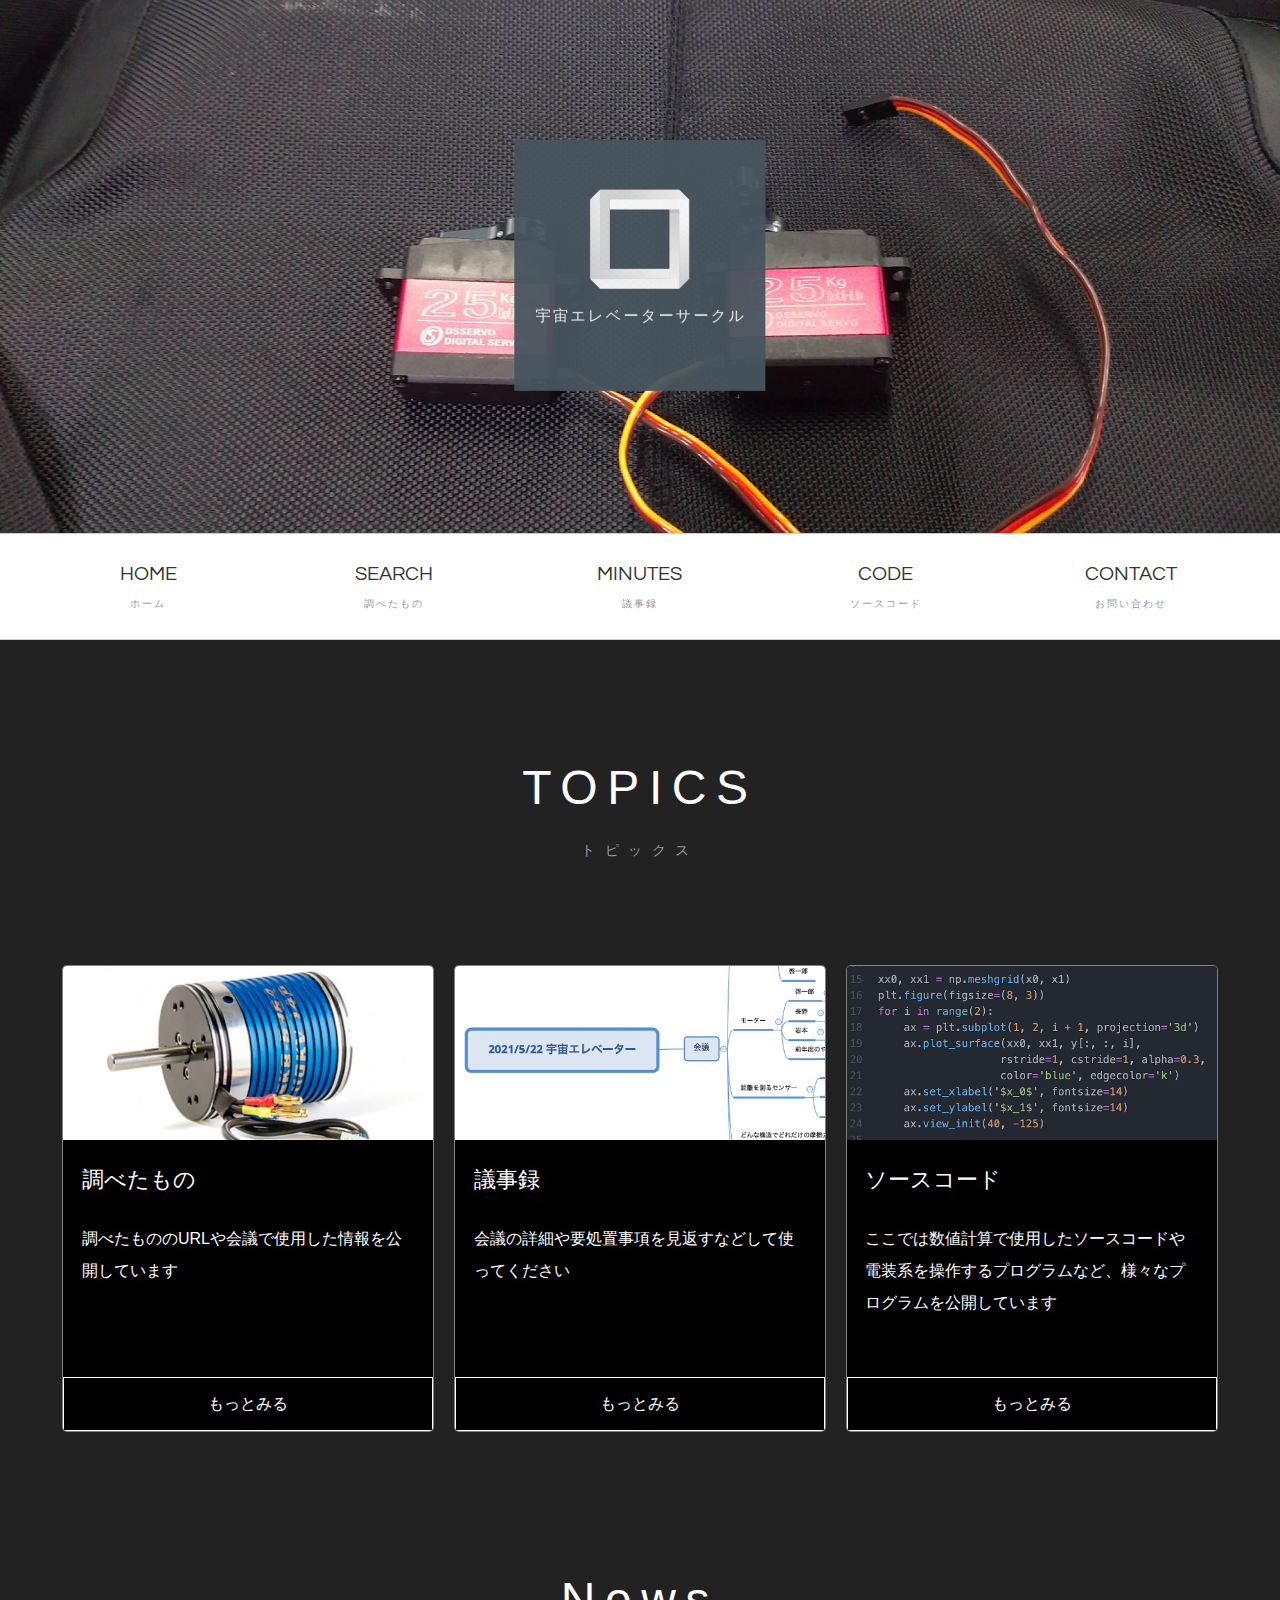
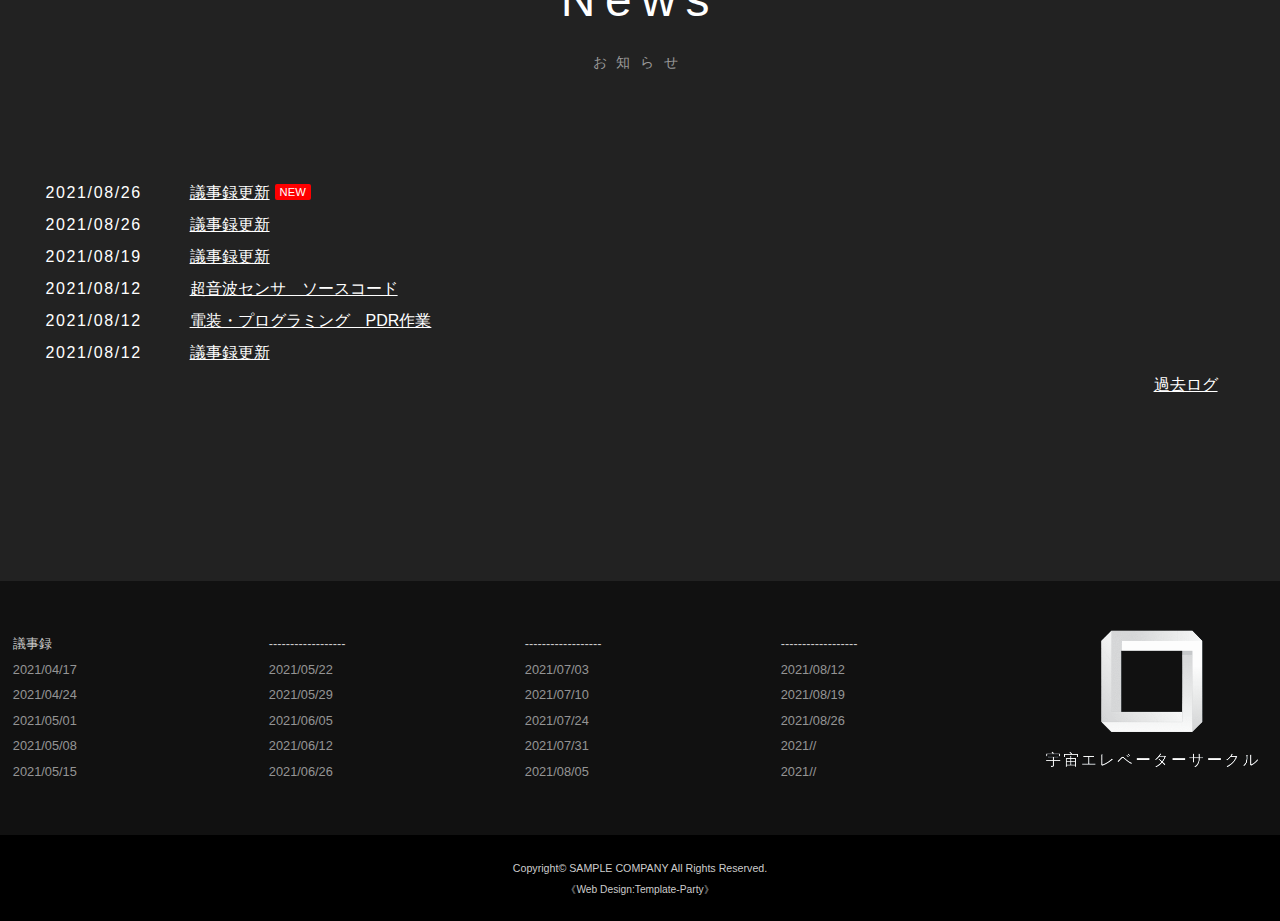
==== index.html @ b66afbaa "Update index.html" ====
<!DOCTYPE html>
<html lang="ja">
<head>
	<meta charset="UTF-8">
	<meta http-equiv="X-UA-Compatible" content="IE=edge">
	<title>宇宙エレベーターサークル</title>
	<meta name="viewport" content="width=device-width, initial-scale=1">
	<meta name="description" content="このホームページはサークル活動の記録をします">
	<meta name="keywords" content="">
	<link rel="stylesheet" href="css/style.css">
	<link rel="stylesheet" href="css/slide.css">
	<script src="js/openclose.js"></script>
	<script src="js/fixmenu.js"></script>
	<script src="js/fixmenu_pagetop.js"></script>
	<script src="js/ddmenu_min.js"></script>
	<!--[if lt IE 9]>
	<script src="https://oss.maxcdn.com/html5shiv/3.7.2/html5shiv.min.js"></script>
	<script src="https://oss.maxcdn.com/respond/1.4.2/respond.min.js"></script>
	<![endif]-->
</head>

<body class="home">

	<div id="container">

		<header>
			<h1 id="logo"><a href="index.html"><img src="images/logo.png" alt="SAMPLE COMPANY"></a></h1>
			<!--スライドショー-->
			<aside id="mainimg">
				<img src="images/0.png" alt="" class="slide0">
				<img src="images/1.jpg" alt="" class="slide1">
				<img src="images/2.jpg" alt="" class="slide2">
				<img src="images/3.jpg" alt="" class="slide3">
			</aside>
		</header>

		<!--PC用（801px以上端末）メニュー-->
		<nav id="menubar" class="nav-fix-pos">
			<ul class="inner">
				<li><a href="index.html">HOME<span>ホーム</span></a></li>
				<li><a href="about.html">SEARCH<span>調べたもの</span></a></li>
				<li><a href="works.html" class="cursor-default">MINUTES<span>議事録</span></a>
				</li>
				<li><a href="recruit.html">CODE<span>ソースコード</span></a></li>
				<li><a href="contact.html">CONTACT<span>お問い合わせ</span></a></li>
			</ul>
		</nav>

		<!--小さな端末用（800px以下端末）メニュー-->
		<nav id="menubar-s">
			<ul>
				<li><a href="index.html">HOME<span>ホーム</span></a></li>
				<li><a href="about.html">SEARCH<span>調べたもの</span></a></li>
				<li><a href="works.html">MINUTES<span>議事録</span></a>
				</li>
				<li><a href="recruit.html">CODE<span>ソースコード</span></a></li>
				<li><a href="contact.html">CONTACT<span>お問い合わせ</span></a></li>
			</ul>
		</nav>

		<div id="contents">

			<div class="inner">

				<section>

					<h2>TOPICS<span>トピックス</span></h2>

					<div class="list-column-container">

						<div class="list-column">
							<figure><img src="images/IMG_7199.png" alt=""></figure>
							<div class="text">
								<h4>調べたもの</h4>
								<p>調べたもののURLや会議で使用した情報を公開しています</p>
							</div>
							<p class="btn1"><a href="about.html">もっとみる</a></p>
						</div>

						<div class="list-column">
							<figure><img src="images/IMG_7193.png" alt=""></figure>
							<div class="text">
								<h4>議事録</h4>
								<p>会議の詳細や要処置事項を見返すなどして使ってください</p>
							</div>
							<p class="btn1"><a href="works.html">もっとみる</a></p>
						</div>

						<div class="list-column">
							<figure><img src="images/IMG_6762.png" alt=""></figure>
							<div class="text">
								<h4>ソースコード</h4>
								<p>ここでは数値計算で使用したソースコードや電装系を操作するプログラムなど、様々なプログラムを公開しています</p>
							</div>
							<p class="btn1"><a href="recruit.html">もっとみる</a></p>
						</div>

					</div>
					<!--/.list-column-container-->

				</section>

				<section id="new">

					<h2>News<span>お知らせ</span></h2>


					<!-- NEWタグ <span class="newicon">NEW</span> -->

					<dl>
						<dt>2021/08/26</dt>
						<dd><a href="images/MINUTES/2021917.png">議事録更新</a><span class="newicon">NEW</span></dd>
						<dt>2021/08/26</dt>
						<dd><a href="images/MINUTES/2021826.png">議事録更新</a></dd>
						<dt>2021/08/19</dt>
						<dd><a href="images/MINUTES/2021819.png">議事録更新</a></dd>
						<dt>2021/08/12</dt>
						<dd><a href="python/onpa.py">超音波センサ　ソースコード</a></dd>
						<dt>2021/08/12</dt>
						<dd><a href="images/MINUTES/WorkFlow.png">電装・プログラミング　PDR作業</a></dd>
						<dt>2021/08/12</dt>
						<dd><a href="images/MINUTES/2021812.png">議事録更新</a></dd>
					</dl>

					<p class="r"><a href="news.html">過去ログ</a></p>

				</section>
				<!--/#new-->

				<section>

				</section>

			</div>
			<!--/.inner-->

		</div>
		<!--/#contents-->

		<footer>

			<div id="footermenu" class="inner">
				<ul>
					<li class="title">議事録</li>
					<li><a href="images/MINUTES/2021417.png">2021/04/17</a></li>
					<li><a href="images/MINUTES/2021424.png">2021/04/24</a></li>
					<li><a href="images/MINUTES/202151.png">2021/05/01</a></li>
					<li><a href="images/MINUTES/202158.png">2021/05/08</a></li>
					<li><a href="images/MINUTES/2021515.png">2021/05/15</a></li>
				</ul>
				<ul>
					<li class="title">------------------</li>
					<li><a href="images/MINUTES/2021522.png">2021/05/22</a></li>
					<li><a href="images/MINUTES/2021529.png">2021/05/29</a></li>
					<li><a href="images/MINUTES/202165.png">2021/06/05</a></li>
					<li><a href="images/MINUTES/2021612.png">2021/06/12</a></li>
					<li><a href="images/MINUTES/2021626.png">2021/06/26</a></li>
				</ul>
				<ul>
					<li class="title">------------------</li>
					<li><a href="images/MINUTES/202173.png">2021/07/03</a></li>
					<li><a href="images/MINUTES/2021710.png">2021/07/10</a></li>
					<li><a href="images/MINUTES/2021724.png">2021/07/24</a></li>
					<li><a href="images/MINUTES/2021731.png">2021/07/31</a></li>
					<li><a href="images/MINUTES/202185.png">2021/08/05</a></li>
				</ul>
				<ul>
					<li class="title">------------------</li>
					<li><a href="images/MINUTES/2021812.png">2021/08/12</a></li>
					<li><a href="images/MINUTES/2021819.png">2021/08/19</a></li>
					<li><a href="images/MINUTES/2021826.png">2021/08/26</a></li>
					<li><a href="#">2021//</a></li>
					<li><a href="#">2021//</a></li>
				</ul>
			</div>

			<!--/#footermenu-->

			<div id="copyright">
				<small>Copyright&copy; <a href="index.html">SAMPLE COMPANY</a> All Rights Reserved.</small>
				<span class="pr"><a href="https://template-party.com/" target="_blank">《Web Design:Template-Party》</a></span>
			</div>
			<!--/#copyright-->

		</footer>

	</div>
	<!--/#container-->

	<p class="nav-fix-pos-pagetop"><a href="#">↑</a></p>

	<!--メニュー開閉ボタン-->
	<div id="menubar_hdr" class="close"></div>

	<!--メニューの開閉処理-->
	<script>
	open_close("menubar_hdr", "menubar-s");
</script>

<!--「WORKS」の子メニュー-->
<script>
open_close("menubar_hdr2", "menubar-s2");
</script>

</body>
</html>
---- css/style.css ----
@charset "utf-8";


/*Google Fontsの読み込み
---------------------------------------------------------------------------*/
@import url('https://fonts.googleapis.com/css2?family=Questrial&display=swap');
@import url('https://fonts.googleapis.com/css2?family=Tangerine&display=swap');


/*keyframes.cssの読み込み
---------------------------------------------------------------------------*/
@import url("keyframes.css");


/*全端末（PC・タブレット・スマホ）共通設定
------------------------------------------------------------------------------------------------------------------------------------------------------*/

/*全体の設定
---------------------------------------------------------------------------*/
body {
	margin: 0px;
	padding: 0px;
	color: #fff;	/*全体の文字色*/
	font-family:"ヒラギノ角ゴ Pro W3", "Hiragino Kaku Gothic Pro", "メイリオ", Meiryo, Osaka, "ＭＳ Ｐゴシック", "MS PGothic", sans-serif;	/*フォント種類*/
	font-size: 16px;	/*文字サイズ*/
	line-height: 2;		/*行間*/
	background: #222;	/*背景色*/
	-webkit-text-size-adjust: none;
}
h1,h2,h3,h4,h5,p,ul,ol,li,dl,dt,dd,form,figure,form {margin: 0px;padding: 0px;font-size: 100%;font-weight: normal;}
ul {list-style-type: none;}
ol {padding-left: 40px;padding-bottom: 15px;}
img {border: none;max-width: 100%;height: auto;vertical-align: middle;}
table {border-collapse:collapse;font-size: 100%;border-spacing: 0;}
video {max-width: 100%;}
iframe {width: 100%;}

/*リンク（全般）設定
---------------------------------------------------------------------------*/
a {
	color: #fff;		/*リンクテキストの色*/
	transition: 0.2s;	/*マウスオン時の移り変わるまでの時間設定。0.2秒。*/
}
a:hover {
	color: #ffd93f;			/*マウスオン時の文字色*/
	text-decoration: none;	/*マウスオン時に下線を消す設定。残したいならこの１行削除。*/
}

/*inner
---------------------------------------------------------------------------*/
.inner {
	max-width: 1400px;	/*サイトの最大幅*/
	margin: 0 auto;
	padding-left: 2%;
	padding-right: 2%;
}

/*ヘッダー
---------------------------------------------------------------------------*/
/*ヘッダーブロック*/
header {
	position: relative;
	padding: 20px;	/*ヘッダー内の余白*/
}
/*ヘッダーブロック（トップページへの追加設定）*/
.home header {
	padding: 0px;	/*余白をなしに*/
}
/*ロゴ画像*/
header #logo {
	width: 200px;	/*画像幅*/
	margin: 0 auto;	/*中央配置*/
}
/*ロゴ画像（トップページへの追加設定）*/
.home header #logo {
	display: none;	/*スライドショーの邪魔なので非表示に*/
}

/*メインメニューのブロック
---------------------------------------------------------------------------*/
/*メニューブロック*/
#menubar {
	position: relative;z-index: 10;
	text-align: center;	/*文字を中央に*/
	background: #fff;	/*背景色*/
	border-top: 1px solid #ccc;		/*上の線の幅、線種、色*/
	border-bottom: 1px solid #ccc;	/*下の線の幅、線種、色*/
	font-family: 'Questrial', sans-serif;	/*冒頭で読み込んだGoogle Fontsを適用する指定*/
	height: 105px;	/*高さ。「#menubar ul li a」や「fixmenu」とも連動するので変更の際は注意。説明はこの下の「#menubar ul li a」で書いています。*/

}
/*メニュー１個あたりの設定*/
#menubar ul li {
	float: left;	/*左に回り込み*/
	width: 20%;		/*幅。今回は５個なので、100÷5=20。*/
	font-size: 20px;	/*文字サイズ*/
}
#menubar ul li a {
	text-decoration: none;display: block;
	height: 85px;		/*メニューブロックの高さ。ここの「85」と、下の行の「20」を合計した「105」の数字と、上の「#menubar」の「height」および下のfixmenu設定に２箇所ある「margin-top」の数字を合わせて下さい。*/
	padding-top: 20px;	/*メニューブロックの高さプラス、上に空ける余白。メニューテキストの上下の配置バランスをここで調整して下さい。※変更の際は、上の行の注意書きもしっかり読んで下さい。*/
	color: #333;		/*文字色*/
}
/*マウスオン時の文字色*/
#menubar ul li a:hover {
	color: #a10808;		/*文字色*/
}
/*飾り文字*/
#menubar ul li span {
	display: block;
	font-size: 10px;	/*文字サイズ*/
	color: #999;		/*文字色*/
	letter-spacing: 0.2em;	/*文字間隔を少し広くとる設定*/
}
/*スマホ用メニューを表示させない*/
#menubar-s, #menubar-s2 {display: none;}

/*３本バーアイコンを表示させない*/
#menubar_hdr {display: none;}

/*ドロップダウンメニューの親メニュー*/
#menubar a.cursor-default {
	cursor: default;	/*マウスオーバー時に通常のカーソルになるように*/
	color: #333;		/*文字色*/
}

/*ドロップダウンメニュー用
----------------------------------------------------------------------------------------------------------------------------------*/
/*メニューブロック*/
#menubar ul.ddmenu {
	position:absolute;visibility: hidden;z-index: 10;
	left: 0px;
	width: 94%;
	padding: 50px 3%;
	background: #000;	/*背景色。古いブラウザ用。*/
	background: rgba(0,0,0,0.85);	/*背景色。0,0,0は黒のことで0.85は色が85%出た状態のこと。*/
	text-align: center;	/*テキストをセンタリング*/
	border-bottom: 1px solid #fff;	/*境界が見辛いので、下線の設定。*/
}
/*ドロップダウンメニューの出現アニメーション*/
#menubar li:hover ul.ddmenu {
	animation-name: opa1;		/*keyframes.cssで使う@keyframesの指定*/
	animation-fill-mode: both;
	animation-duration: 0.8S;	/*アニメーションを実行する時間。「s」は秒の事。*/
	animation-delay: 0.1s;		/*出現するタイミング（秒後）*/
}
/*メニュー１個あたりの設定*/
#menubar ul.ddmenu li {
	float: none;
	width: auto;
	display: inline-block;
	font-size: 85%;	/*文字サイズ*/
}
#menubar ul.ddmenu li a {
	height: auto;
	padding: 20px;	/*メニューテキスト同士の余白*/
	color: #fff;	/*文字色*/
	opacity: 0.7;	/*透明度。70%色がついた状態。*/
}
/*マウスオン時*/
#menubar ul.ddmenu li a:hover {
	opacity: 1;		/*透明度。色が100%出た状態。*/
}

/*fixmenu設定（メニューが画面上部に到達した際のスタイル）
---------------------------------------------------------------------------*/
/*上部固定メニュー用fixmenu設定*/
body.is-fixed-menu #menubar.nav-fix-pos {
	position: fixed;width: 100%;top: 0px;
	height: 60px;	/*メニューの高さを少し狭くする*/
}
body.is-fixed-menu #contents {
	margin-top: 105px;	/*※上の「#menubar ul li a」の注意書きにある数字を指定します。*/
}
/*※以下の２ブロックのスタイルの「中身」は、上の２ブロックのスタイルと単純に合わせておいて下さい。*/
body.is-fixed #menubar.nav-fix-pos {
	position: fixed;width: 100%;top: 0px;
}
body.is-fixed #contents {
	margin-top: 105px;	/*※上の「#menubar ul li a」の注意書きにある数字を指定します。*/
}

/*装飾文字を非表示にする*/
body.is-fixed-menu #menubar ul li span {
	display: none;
}
/*メニューテキストの上下バランスを調整しなおす。２つの数字の合計と、「body.is-fixed-menu #menubar.nav-fix-pos」の「height: 60px;」の数字が合うようにして下さい。*/
body.is-fixed-menu #menubar ul li a {
	height: 50px;
	padding-top: 10px;
}
/*ドロップダウンメニューへの再設定*/
body.is-fixed-menu #menubar ul.ddmenu li a {
	padding: 20px;
	height: auto;
}

/*コンテンツ
---------------------------------------------------------------------------*/
#contents {
	padding: 100px 0 50px;	/*上、左右、下へのコンテンツ内の余白*/
	position: relative;
	animation-name: opa2;	/*keyframes.cssで使う@keyframesの指定*/
	animation-duration: 0.5S;	/*アニメーションの実行時間*/
	animation-delay: 0.5s;		/*出現するタイミング（秒後）*/
	animation-fill-mode: both;
}
/*h2タグ*/
#contents h2 {
	clear: both;
	margin-bottom: 100px;
	font-size: 300%;	/*文字サイズ*/
	text-align: center;	/*文字をセンタリング*/
	letter-spacing: 0.2em;	/*文字間隔を少し広めにとる指定。通常がいいならこの１行削除。*/
}
/*h2タグ内のspanタグ（装飾文字）*/
#contents h2 span {
	display: block;
	font-size: 30%;	/*文字サイズ*/
	color: #999;		/*文字色*/
}
/*h3タグ*/
#contents h3 {
	clear: both;
	margin-bottom: 30px;
	font-size: 150%;	/*文字サイズ*/
	border-bottom: 1px solid #fff;	/*下線の幅、線種、色*/
	padding-left: 3%;		/*左側に空ける余白*/
	letter-spacing: 0.1em;	/*文字間隔を少し広めにとる指定。通常がいいならこの１行削除。*/
}
/*段落タグ*/
#contents p {
	padding: 0 3% 30px;	/*上、左右、下への余白*/
}
#contents h2 + p,
#contents h3 + p {
	margin-top: -5px;
}
#contents p + p {
	margin-top: -10px;
}
#contents section + section {
	margin-top: 100px;
}

/*list（worksページで使っている横長ブロック）
---------------------------------------------------------------------------*/
/*ボックスの設定*/
#contents .list {
	position: relative;
	border-radius: 5px;				/*角丸の指定。ほんの少し角が丸くなります。*/
	overflow: hidden;				/*角丸から内容が飛び出ないよう、飛び出た部分を非表示にする指定*/
	display: flex;
	align-items: center;			/*中のブロックの縦並びの揃え方*/
	background: #000;		/*背景色*/
	color: #fff;			/*文字色*/
	margin: 0 3% 30px;		/*ボックスの下に空けるスペース。上、左右、下への順番。*/
	border: 1px solid rgba(255,255,255,0.5);			/*枠線の幅、線種、色。255,255,255は白の事で0.5は色が50%出た状態の事。*/
}
/*リンクテキストの文字色*/
#contents .list a {
	color: #fff;
}
/*ボックス内のh4（見出し）タグ*/
#contents .list h4 {
	margin-bottom: 20px;	/*下のテキストとの間に空けるスペース*/
	font-size: 140%;		/*文字サイズ*/
}
/*ボックス内のp（段落）タグ*/
#contents .list p {
	padding: 0;		/*余白のリセット*/
}
/*ボックス内のfigure画像*/
#contents .list figure {
	width: 50%;		/*画像の幅*/
}
/*「class="text"」を指定したブロック。テキストブロック。*/
#contents .list .text {
	width: 40%;		/*ブロックの幅。下のpaddingの5%とも連動するので変更の際は注意して下さい。*/
	padding: 2% 5%;	/*上下、左右へのブロック内の余白*/
}

/*偶数目のブロックの設定（画像とテキストブロックが左右交互に入れ替わる設定です。全部同じむきがよければこのブロックを削除します。）*/
#contents .list:nth-of-type(even) .text {
	order: 1;
}

/*装飾文字の設定（共通）*/
#contents .list::before {
	font-size: 18vw;
	line-height: 1;
	position: absolute;
	color: rgba(255,255,255,0.15);	/*文字色。255,255,255は白のことで、0.15は色が15%出た状態のこと。*/
	font-family: 'Tangerine', cursive;	/*冒頭で読み込んだGoogle Fontsを適用する指定*/
}
/*奇数番目のブロックの文字の配置場所指定*/
#contents .list:nth-of-type(odd)::before {
	left: -60px;
	top: -40px;
}
/*偶数番目のブロックの文字の配置場所指定*/
#contents .list:nth-of-type(even)::before {
	right: 0px;
	top: -40px;
}
/*１つ目ブロックに表示させるテキスト*/
#contents .list:nth-of-type(1)::before {
	content: "Works1";
}
/*２つ目ブロックに表示させるテキスト*/
#contents .list:nth-of-type(2)::before {
	content: "Works2";
}
/*３つ目ブロックに表示させるテキスト*/
#contents .list:nth-of-type(3)::before {
	content: "Works3";
}

/*ボックス内のボタン（共通）*/
.btn1 a {
	display: block;
	text-decoration: none;
	border: 1px solid #fff;		/*枠線の幅、線種、色*/
	text-align: center;			/*テキストをセンタリング*/
	padding: 10px 30px;			/*上下、左右へのボタン内の余白*/
	margin: 40px auto 0;		/*上、左右、下へのボックスの外側への余白*/
}
/*ボタンのマウスオン時（共通）*/
.btn1 a:hover {
	background: #fff;	/*背景色*/
	color: #000 !important;		/*文字色*/
}

/*list-column（トップページで使っている３列ブロック）
---------------------------------------------------------------------------*/
/*カラムブロック全体を囲むボックス*/
#contents .list-column-container {
	display: flex;
	justify-content: space-between;	/*中のブロックの横並びの揃え方*/
	flex-wrap: wrap;				/*中のブロックを自動で折り返す*/
	margin: 0 3%;
}
/*１カラムあたりの設定*/
#contents .list-column {
	display: flex;
	flex-direction: column;			/*中のブロックを並べる向きの指定。これは縦に並べる意味。*/
	width: 32%;						/*ブロック幅*/
	margin-bottom: 20px;			/*ブロックの下に空ける余白*/
	background: #000;				/*背景色*/
	color: #fff;					/*文字色*/
	border-radius: 5px;				/*角丸の指定。ほんの少し角が丸くなります。*/
	overflow: hidden;				/*角丸から内容が飛び出ないよう、飛び出た部分を非表示にする指定*/
	border: 1px solid rgba(255,255,255,0.5);			/*枠線の幅、線種、色。255,255,255は白の事で0.5は色が50%出た状態の事。*/
}
/*リンクテキストの文字色*/
#contents .list-column a {
	color: #fff;
}
/*ボックス内のh4（見出し）タグ*/
#contents .list-column h4 {
	margin-bottom: 20px;	/*下のテキストとの間に空けるスペース*/
	font-size: 140%;		/*文字サイズ*/
}
/*ボックス内のp（段落）タグ*/
#contents .list-column p {
	padding: 0;		/*余白のリセット*/
}

/*「class="text"」を指定したブロック。テキストブロック。*/
#contents .list-column .text {
	padding: 5%;			/*ブロック内の余白*/
	flex: 1 0 auto;
}
/*IEバグ対応*/
#contents .list-column figure {
	min-height: 0%;
}

/*フッター設定
---------------------------------------------------------------------------*/
footer {
	clear: both;position: relative;z-index: 1;
	font-size: 80%;	/*文字サイズ*/
	background: #111;	/*背景色*/
	color: #ccc;		/*文字色*/
	text-align: center;
}
footer a {color: #ccc;}
footer a:hover {color: #fff;}
footer .pr {display: block;font-size: 80%;}

/*フッターメニュー
---------------------------------------------------------------------------*/
/*ボックス全体*/
#footermenu {
	overflow: hidden;
	padding: 50px 0;	/*上下、左右へのボックス内の余白*/
	background: url(../images/footer_logo.png) no-repeat right center / 20%;	/*背景画像の読み込み。*/
}
/*リンクテキスト*/
#footermenu li a {
	text-decoration: none;
	opacity: 0.7;	/*透明度。70%の色がついた状態。*/
}
/*マウスオン時*/
#footermenu li a:hover {
	opacity: 1;		/*透明度。100%色がついた状態。*/
}
/*１行分の設定*/
#footermenu ul {
	float: left;	/*左に回り込み*/
	width: 18%;		/*幅*/
	padding-right: 1%;
	padding-left: 1%;
	text-align: left;
}
/*見出し*/
#footermenu li.title, #footermenu li.title a {
	opacity: 1;	/*透明度。100%色がついた状態。*/
}

/*コピーライト
---------------------------------------------------------------------------*/
#copyright {
	clear: both;
	text-align: center;
	background: #000;	/*背景色*/
	padding: 20px 0;	/*上下、左右へのボックス内の余白*/
}
#copyright a {text-decoration: none;}

/*facebookやtwitterなどのアイコン
---------------------------------------------------------------------------*/
/*アイコン全体を囲むブロック*/
ul.icon {
	margin-bottom: 20px;
}
/*アイコン１個あたりの設定*/
ul.icon li {
	display: inline-block;	/*横並びにさせる指定*/
}
/*アイコン画像の設定*/
ul.icon img {
	width: 30px;		/*画像の幅*/
}
ul.icon img:hover {
	opacity: 0.8;
}

/*トップページ内「更新情報・お知らせ」ブロック
---------------------------------------------------------------------------*/
/*見出しを含まないお知らせブロック*/
#new dl {
	padding: 0px 20px;		/*上下、左右へのブロック内の余白*/
}
/*日付設定*/
#new dt {
	float: left;
	width: 9em;		/*幅*/
	letter-spacing: 0.1em;
}
/*記事設定*/
#new dd {
	padding-left: 9em;
}

/*ta1設定
---------------------------------------------------------------------------*/
/*テーブル１行目に入った見出し部分（※caption）*/
.ta1 caption, .ta2 caption {
	border: 1px solid #ccc;	/*テーブルの枠線の幅、線種、色*/
	border-bottom: none;	/*下線だけ消す*/
	text-align: left;		/*文字を左寄せ*/
	background: rgba(0,0,0,0.5);	/*背景色*/
	font-weight: bold;		/*太字に*/
	padding: 10px;	/*ボックス内の余白*/
}
/*ta1テーブル*/
.ta1 {
	width: 94%;
	table-layout: fixed;
	margin: 0 3% 30px;
}
.ta1, .ta1 td, .ta1 th {
	border: 1px solid #ccc;	/*テーブルの枠線の幅、線種、色*/
	padding: 10px;	/*ボックス内の余白*/
	word-break: break-all;
}
/*左側ボックス*/
.ta1 th {
	width: 300px;	/*幅*/
	text-align: center;	/*センタリング*/
	font-weight: normal;
}

/*inputボタン
---------------------------------------------------------------------------*/
#contents input[type="submit"].btn,
#contents input[type="button"].btn,
#contents input[type="reset"].btn {
	-webkit-appearance: none;
	outline: none;
	padding: 5px 20px;		/*上下、左右へのボックス内の余白*/
	border: 1px solid #333;	/*枠線の幅、線種、色*/
	font-size: 130%;		/*文字サイズ*/
	border-radius: 3px;		/*角丸のサイズ*/
	background: #555;		/*背景色*/
	color: #fff;			/*文字色*/
}
/*マウスオン時の設定*/
#contents input[type="submit"].btn:hover,
#contents input[type="button"].btn:hover,
#contents input[type="reset"].btn:hover {
	border: 1px solid #333;	/*枠線の幅、線種、色*/
	background: #fff;		/*背景色*/
	color: #333;			/*文字色*/
}

/*トップページのNEWアイコン
---------------------------------------------------------------------------*/
.newicon {
	background: #F00;	/*背景色*/
	color: #FFF;		/*文字色*/
	font-size: 70%;		/*文字サイズ*/
	line-height: 1.5;
	padding: 2px 5px;
	border-radius: 2px;
	margin: 0px 5px;
	vertical-align: text-top;
}

/*ヘッダーにメニューが固定される分、リンク先が隠れるのを防ぐ為のスタイル。※ページ内へのリンクで使う。
---------------------------------------------------------------------------*/
.link {
	display: block;
	margin-top: -120px;
	padding-top: 120px;
}

/*PAGE TOP（↑）設定
---------------------------------------------------------------------------*/
/*通常時のボタンは非表示*/
body .nav-fix-pos-pagetop a {display: none;}
/*fixmenu_pagetop.jsで設定している設定値になったら出現するボタンスタイル*/
body.is-fixed-pagetop .nav-fix-pos-pagetop a {
	display: block;text-decoration: none;text-align: center;
	width: 50px;		/*幅*/
	line-height: 50px;	/*高さ*/
	z-index: 1;
	position: fixed;
	bottom: 20px;	/*下から20pxの場所に配置*/
	right: 3%;		/*右から3%の場所に配置*/
	background: #666;	/*背景色（古いブラウザ用）*/
	background: rgba(0,0,0,0.6);	/*背景色。0,0,0は黒の事。0.6は60%色がついた状態。*/
	color: #fff;	/*文字色*/
	border: 1px solid #fff;	/*枠線の幅、線種、色*/
	animation-name: opa1;	/*keyframes.cssで使う@keyframesの指定*/
	animation-duration: 1S;	/*アニメーションの実行時間*/
	animation-fill-mode: both;	/*アニメーションの待機中は最初のキーフレームを維持、終了後は最後のキーフレームを維持。*/
}
/*マウスオン時*/
body.is-fixed-pagetop .nav-fix-pos-pagetop a:hover {
	background: #999;	/*背景色*/
}

/*ul.disc,olタグ
---------------------------------------------------------------------------*/
ul.disc {
	list-style: disc;
	padding: 0 3% 20px 6%;
}
ol {
	padding: 0 3% 20px 6%;
}

/*その他
---------------------------------------------------------------------------*/
.look {background: #333;border: 1px solid #ccc;display: inline-block;padding: 0px 10px !important;border-radius: 4px;}
p.look {margin: 0 3%;}
.mb15,.mb1em {margin-bottom: 15px !important;}
.mb20 {margin-bottom: 20px !important;}
.mb30 {margin-bottom: 30px !important;}
.mb50 {margin-bottom: 50px !important;}
.clear {clear: both;}
.color1, .color1 a {color: #ffd93f !important;}
.pr {font-size: 10px;}
.wl {width: 96%;}
.ws {width: 50%;}
.c {text-align: center !important;}
.r {text-align: right !important;}
.l {text-align: left !important;}
.fl {float: left;}
.fr {float: right;}
.big1 {font-size: 30px;}
.mini1 {font-size: 11px;display: inline-block;line-height: 1.5;}
.sh {display: none;}



/*画面幅800px以下の設定
------------------------------------------------------------------------------------------------------------------------------------------------------*/
@media screen and (max-width:800px){

	/*全体の設定
	---------------------------------------------------------------------------*/
	body {
		font-size: 2vw;	/*文字サイズ*/
	}

	/*ヘッダー
	---------------------------------------------------------------------------*/
	/*ヘッダーブロック*/
	header {
		border-bottom: 1px solid #ccc;
	}
	/*ヘッダーブロック（トップページへの追加設定）*/
	.home header {
		border: none;
	}

	/*メインメニュー
	---------------------------------------------------------------------------*/
	/*スマホ用メニューブロック全体*/
	#menubar-s {
		overflow: auto;height: 100%;
		position: fixed;z-index: 100;
		top: 0px;
		width: 100%;
		background: rgba(0,0,0,0.8);	/*背景色*/
		border-top: 1px solid #fff;		/*上の線の幅、線種、色*/
		animation-name: frame1;		/*冒頭のkeyframesの名前*/
		animation-duration: 0.5s;	/*アニメーションの実行時間。0.5秒。*/
		animation-fill-mode: both;	/*待機中は最初のキーフレームを、完了後は最後のキーフレームを維持*/
		font-size: 16px;			/*文字サイズ*/
	}
	#menubar-s li span {
		margin-left: 20px;
		font-size: 80%;
	}
	/*メニュー１個あたりの設定と、子メニューの見出し。*/
	#menubar-s ul li a,#menubar_hdr2 {
		display: block;text-decoration: none;
		padding: 30px 20px 30px 60px;
		border-bottom: 1px solid #fff;	/*下の線の幅、線種、色*/
		color: #fff;		/*文字色*/
	}
	/*PC用メニューを非表示にする*/
	#menubar {display: none;}

	/*子メニュー
	---------------------------------------------------------------------------*/
	/*子メニューの見出しの追加。基本は上のブロックで設定しています。*/
	#menubar_hdr2 {
		padding-left: 60px;	/*上にある「メニュー１個あたりの設定と、子メニューの見出し」の最後の数字（４つ目）に合わせる。*/
	}
	/*子メニューメニューブロック全体*/
	#menubar-s2 {
		display: block;
		margin-top: 10px;
		border-radius: 5px;
		background: rgba(0,0,0,0.3);
		border: 1px solid #fff;
	}
	/*「＞」アイコン設定*/
	#menubar_hdr2.close {
		background: url(../images/arrow2.png) no-repeat 20px 35px / 18px;
	}
	/*「＾」アイコン設定*/
	#menubar_hdr2.open {
		background: url(../images/arrow3.png) no-repeat 20px 35px / auto 18px;
	}
	/*子メニュー１個あたりの設定*/
	#menubar-s2 li a {
		border-bottom: 1px solid #fff !important;
		padding: 10px 20px !important;
	}
	#menubar-s2 li:last-child a {
		border-bottom: none !important;
	}

	/*３本バーアイコン設定
	---------------------------------------------------------------------------*/
	/*３本バーブロック*/
	#menubar_hdr {
		display: block;
		position: fixed;z-index: 100;
		top: 20px;		/*上からの配置場所*/
		right: 2%;	/*右からの配置場所*/
	}
	/*アイコン共通設定*/
	#menubar_hdr.close,
	#menubar_hdr.open {
		width: 50px;	/*幅*/
		height: 50px;	/*高さ*/
		border: 1px solid #fff;
	}
	/*三本バーアイコン*/
	#menubar_hdr.close {
		background: #000 url(../images/icon_menu.png) no-repeat center top/50px;	/*背景色、背景画像の読み込み、画像の上半分（３本マーク）を表示。幅は50px。*/
	}
	/*閉じるアイコン*/
	#menubar_hdr.open {
		background: #000 url(../images/icon_menu.png) no-repeat center bottom/50px;	/*背景色、背景画像の読み込み、画像の下半分（×マーク）を表示。幅は50px。*/
	}

	.icon{
		width:50px;
		height:50px;
	}

	/*fixmenu設定（メニューが画面上部に到達した際のスタイル）
	---------------------------------------------------------------------------*/
	/*fixmenuから折りたたみメニューになるのでリセット。*/
	body.is-fixed-menu #contents {
		margin-top: 0px;
	}
	body.is-fixed #contents {
		margin-top: 0px;
	}

	/*コンテンツ
	---------------------------------------------------------------------------*/
	#contents {
		padding: 50px 0;	/*上下、左右へのコンテンツ内の余白*/
	}
	/*h2タグ*/
	#contents h2 {
		margin-bottom: 50px;
	}

	/*list-column（トップページで使っている３列ブロック）
	---------------------------------------------------------------------------*/
	/*ボックス内のh4（見出し）タグ*/
	#contents .list-column h4 {
		margin-bottom: 0px;
	}

	/*ヘッダーメニューが固定されなくなるので、再設定。
	---------------------------------------------------------------------------*/
	.link {
		margin-top: -30px;
		padding-top: 30px;
	}

	/*その他
	---------------------------------------------------------------------------*/
	body.s-n .sub,body.s-n #footermenu {display: none;}
	.big1 {font-size: 20px;}

}



/*画面幅480px以下の設定
------------------------------------------------------------------------------------------------------------------------------------------------------*/
@media screen and (max-width:480px){

	/*全体の設定
	---------------------------------------------------------------------------*/
	body {
		font-size: 3vw;
	}

	/*コンテンツ
	---------------------------------------------------------------------------*/
	/*h2タグ*/
	#contents h2 {
		margin-bottom: 30px;
	}
	/*h3タグ*/
	#contents h3 {
		margin-bottom: 20px;
	}
	#contents section + section {
		margin-top: 30px;
	}

	/*list（worksページで使っている横長ブロック）
	---------------------------------------------------------------------------*/
	/*ボックス内のボタン（共通）*/
	.btn1 a {
		padding: 5px 10px;			/*上下、左右へのボタン内の余白*/
	}

	/*テーブル（ta1）
	---------------------------------------------------------------------------*/
	/*ta1設定*/
	.ta1, .ta1 td, .ta1 th {
		padding: 6px;	/*ボックス内の余白*/
	}
	/*ta1の左側ボックス*/
	.ta1 th {
		width: 100px;
	}

	/*その他
	---------------------------------------------------------------------------*/
	.ws,.wl {width: 94%;}
	.fl {float: none;}
	.fr {float: none;}
	.big1 {font-size: 16px;}
	.sh {display:block;}
	.pc {display:none;}

}
---- css/slide.css ----
@charset "utf-8";


/*CSSスライドショー設定
---------------------------------------------------------------------------*/
/*１枚目*/
@keyframes slide1 {
	0% {opacity: 0;}
	10% {opacity: 1;}
	35% {opacity: 1;}
	45% {opacity: 0;}
	100% {opacity: 0;}
}
/*２枚目*/
@keyframes slide2 {
	0% {opacity: 0;}
	25% {opacity: 0;}
	35% {opacity: 1;}
	60% {opacity: 1;}
	70% {opacity: 0;}
	100% {opacity: 0;}
}
/*３枚目*/
@keyframes slide3 {
	0% {opacity: 0;}
	50% {opacity: 0;}
	60% {opacity: 1;}
	75% {opacity: 1;}
	85% {opacity: 0;}
	100% {opacity: 0;}
}

/*mainimg
---------------------------------------------------------------------------*/
#mainimg {
	clear: left;
	width: 100%;
	position: relative;
}
.slide1,.slide2,.slide3 {
	animation-duration: 15s;	/*アニメーションを実行する時間。「s」は秒の事。*/
	animation-iteration-count:infinite;
	position: absolute;left:0px;top:0px;width: 100%;height: auto;
	animation-fill-mode: both;	/*アニメーションの待機中は最初のキーフレームを維持、終了後は最後のキーフレームを維持。*/
	animation-delay: 2s;		/*出現するタイミング（秒後）*/
}
.slide0 {
	position: relative;width: 100%;height: auto;z-index: -1;
}
.slide1 {
	animation-name: slide1;
}
.slide2 {
	animation-name: slide2;
}
.slide3 {
	animation-name: slide3;
}
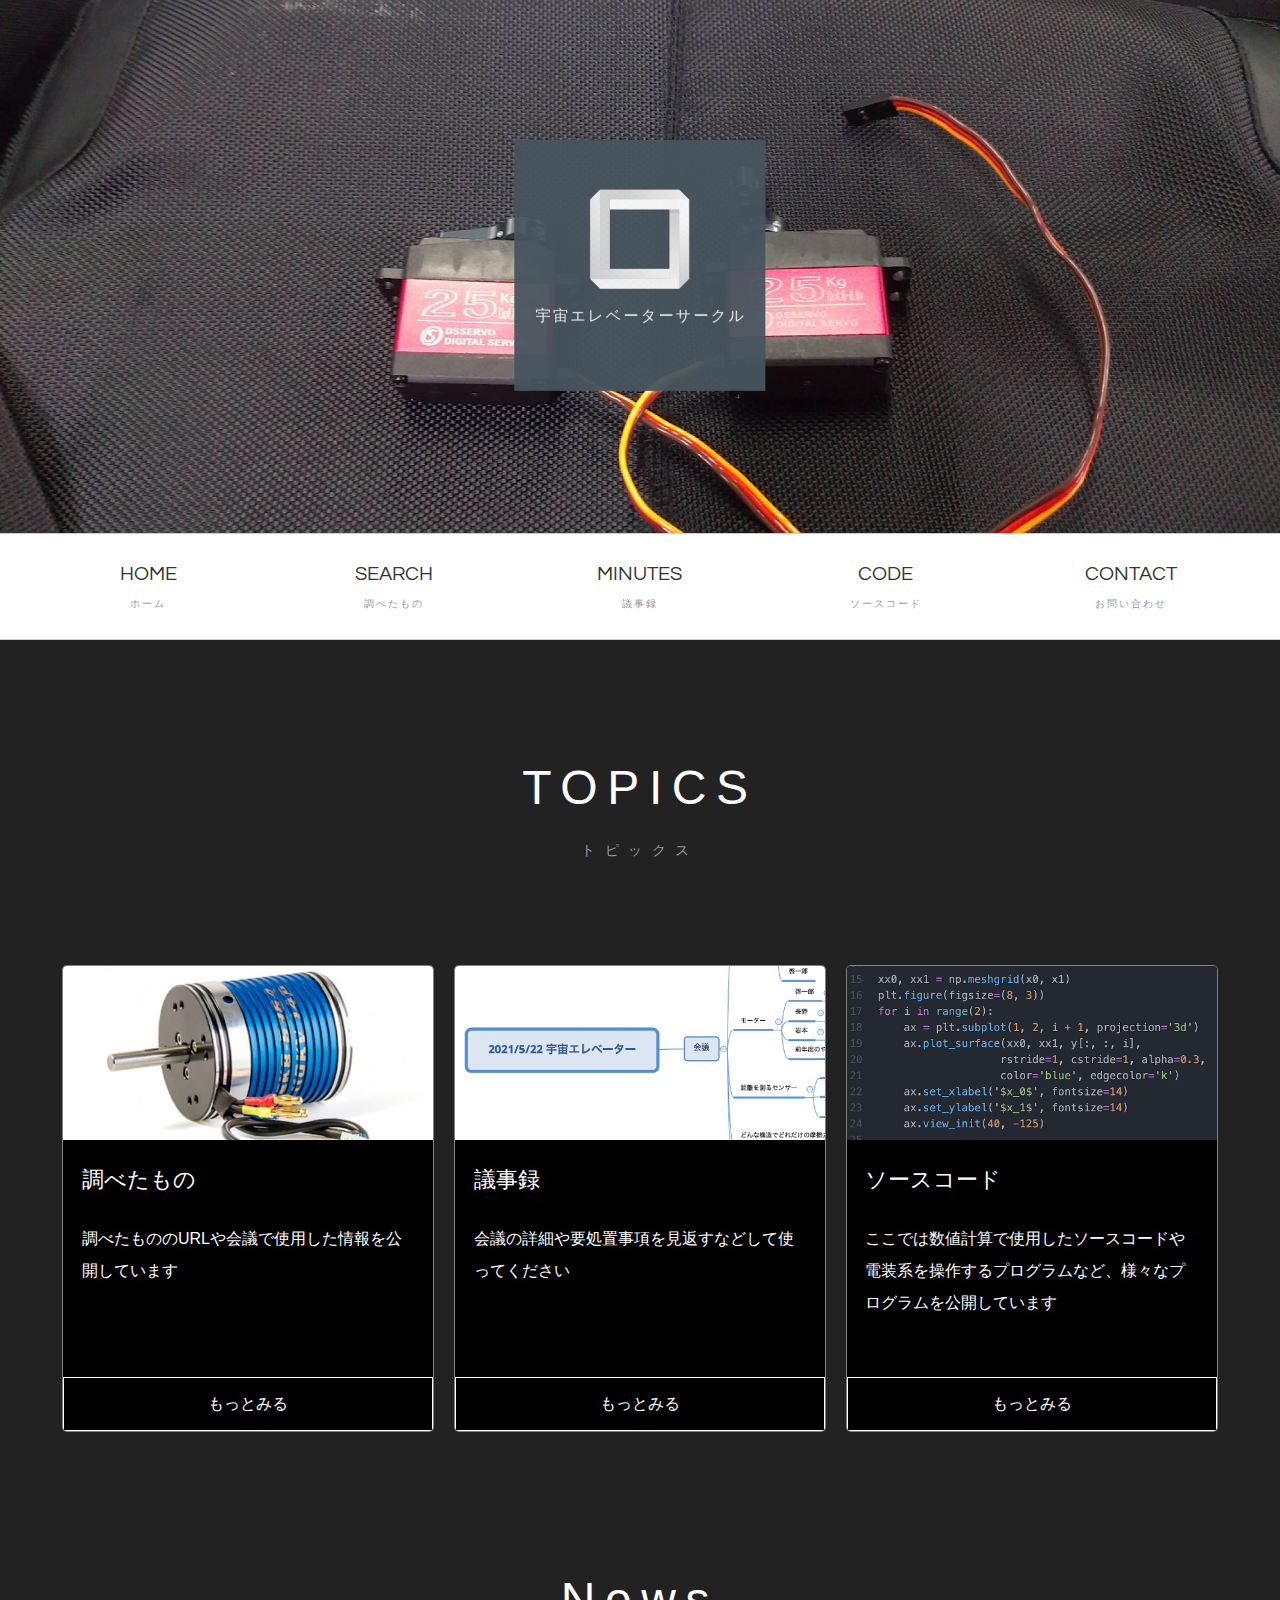
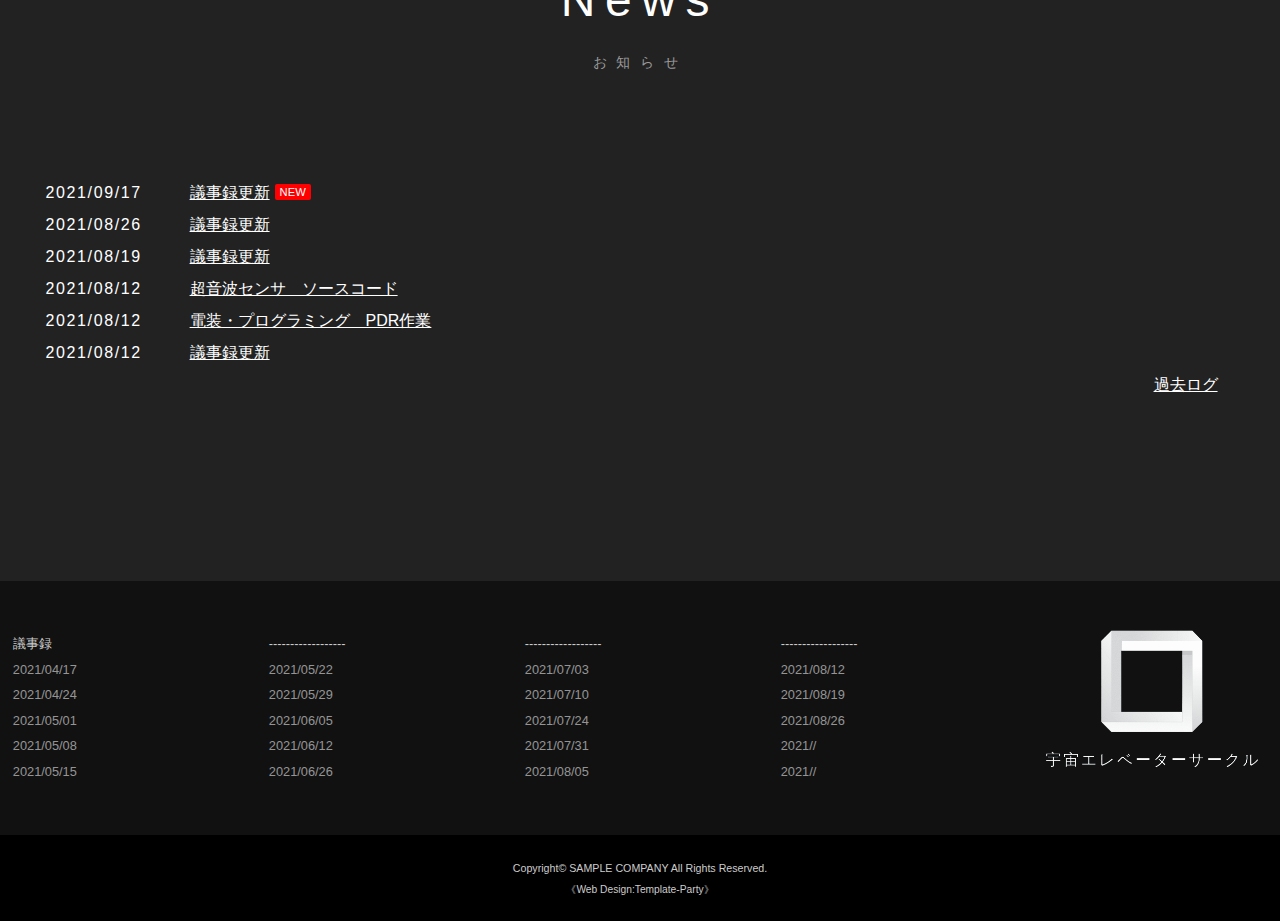
==== commit baed22da: "Update index.html" ====
--- a/index.html
+++ b/index.html
@@ -108,7 +108,7 @@
 					<!-- NEWタグ <span class="newicon">NEW</span> -->
 
 					<dl>
-						<dt>2021/08/26</dt>
+						<dt>2021/09/17</dt>
 						<dd><a href="images/MINUTES/2021917.png">議事録更新</a><span class="newicon">NEW</span></dd>
 						<dt>2021/08/26</dt>
 						<dd><a href="images/MINUTES/2021826.png">議事録更新</a></dd>
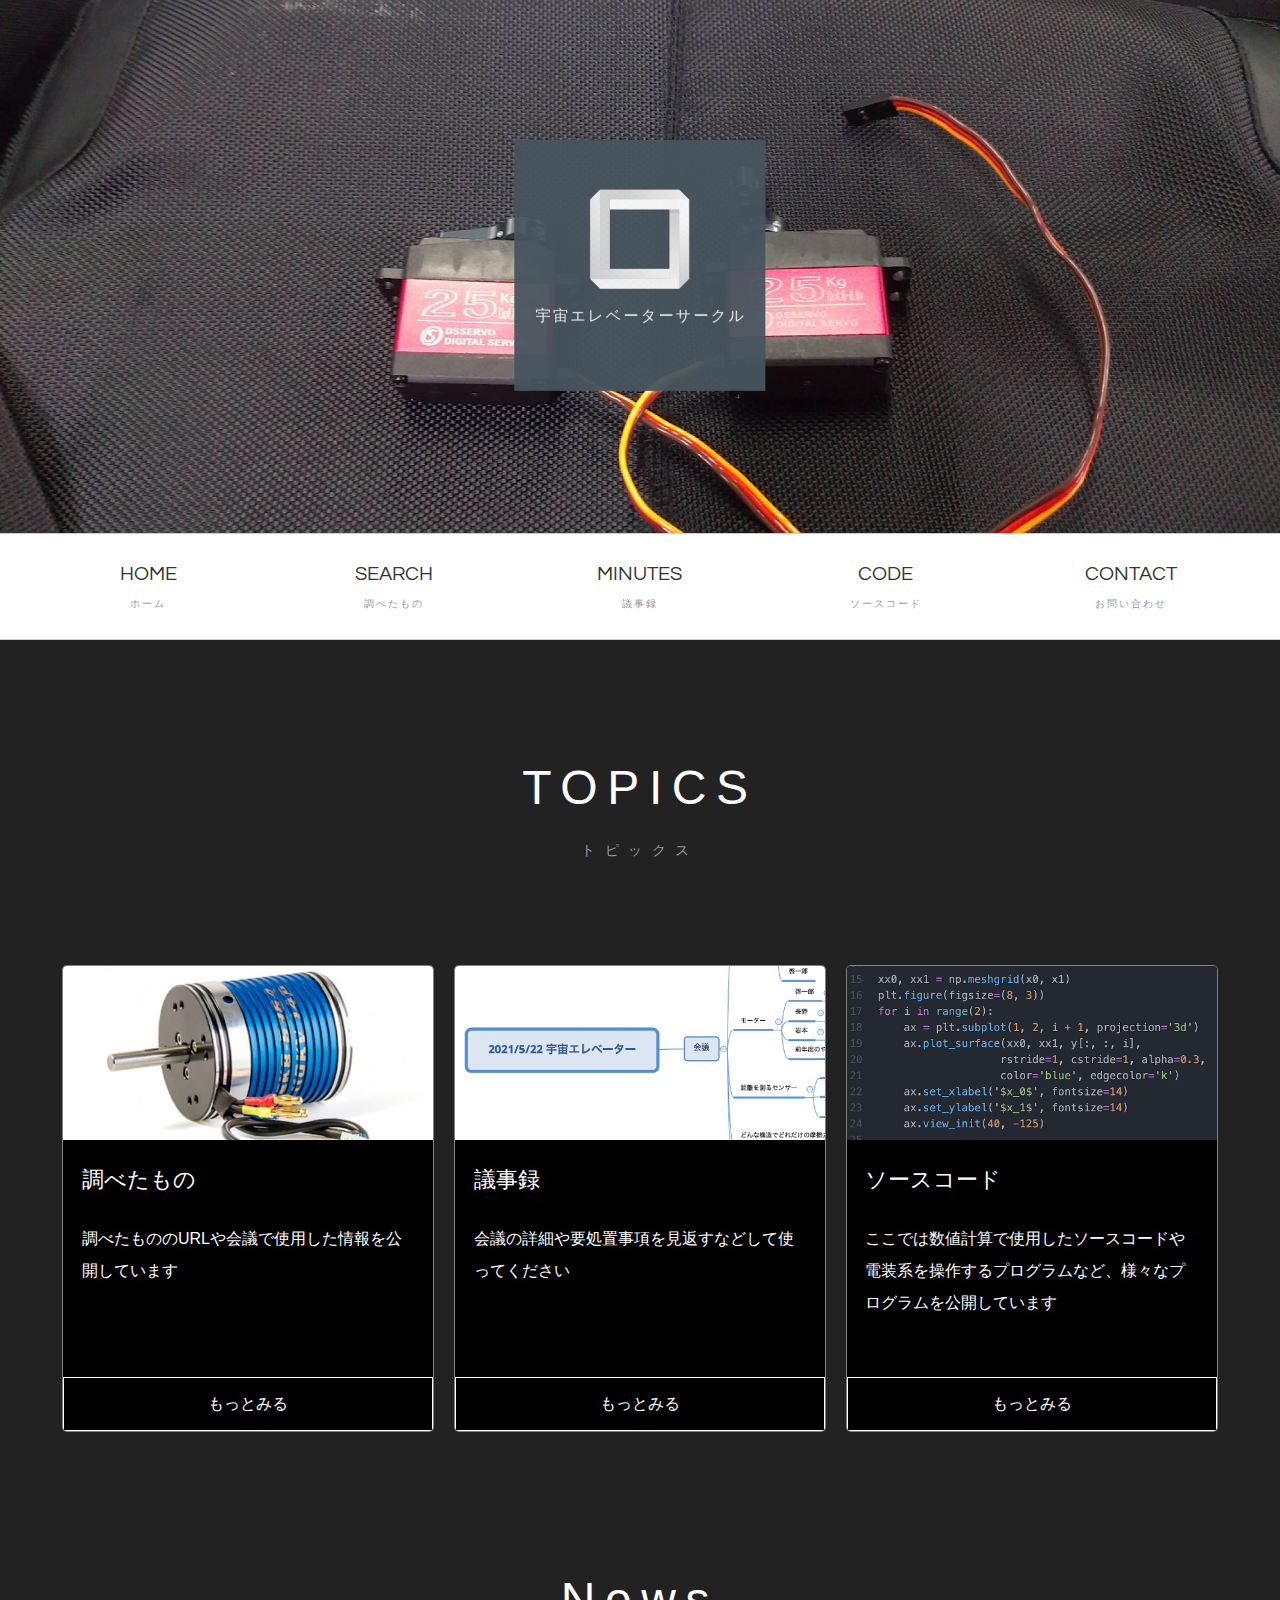
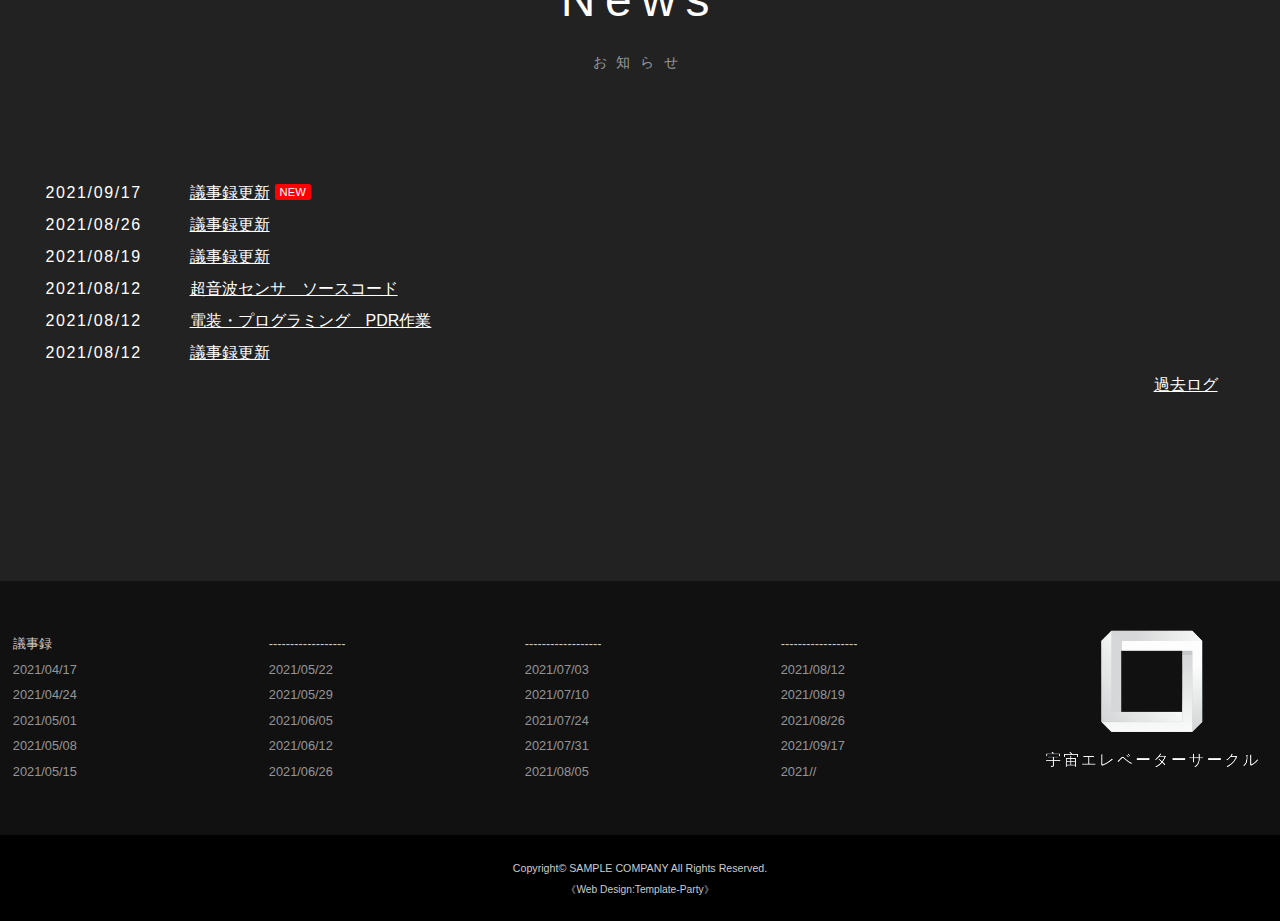
==== commit 2595474c: "update" ====
--- a/index.html
+++ b/index.html
@@ -169,7 +169,7 @@
 					<li><a href="images/MINUTES/2021812.png">2021/08/12</a></li>
 					<li><a href="images/MINUTES/2021819.png">2021/08/19</a></li>
 					<li><a href="images/MINUTES/2021826.png">2021/08/26</a></li>
-					<li><a href="#">2021//</a></li>
+					<li><a href="images/MINUTES/2021917.png">2021/09/17</a></li>
 					<li><a href="#">2021//</a></li>
 				</ul>
 			</div>
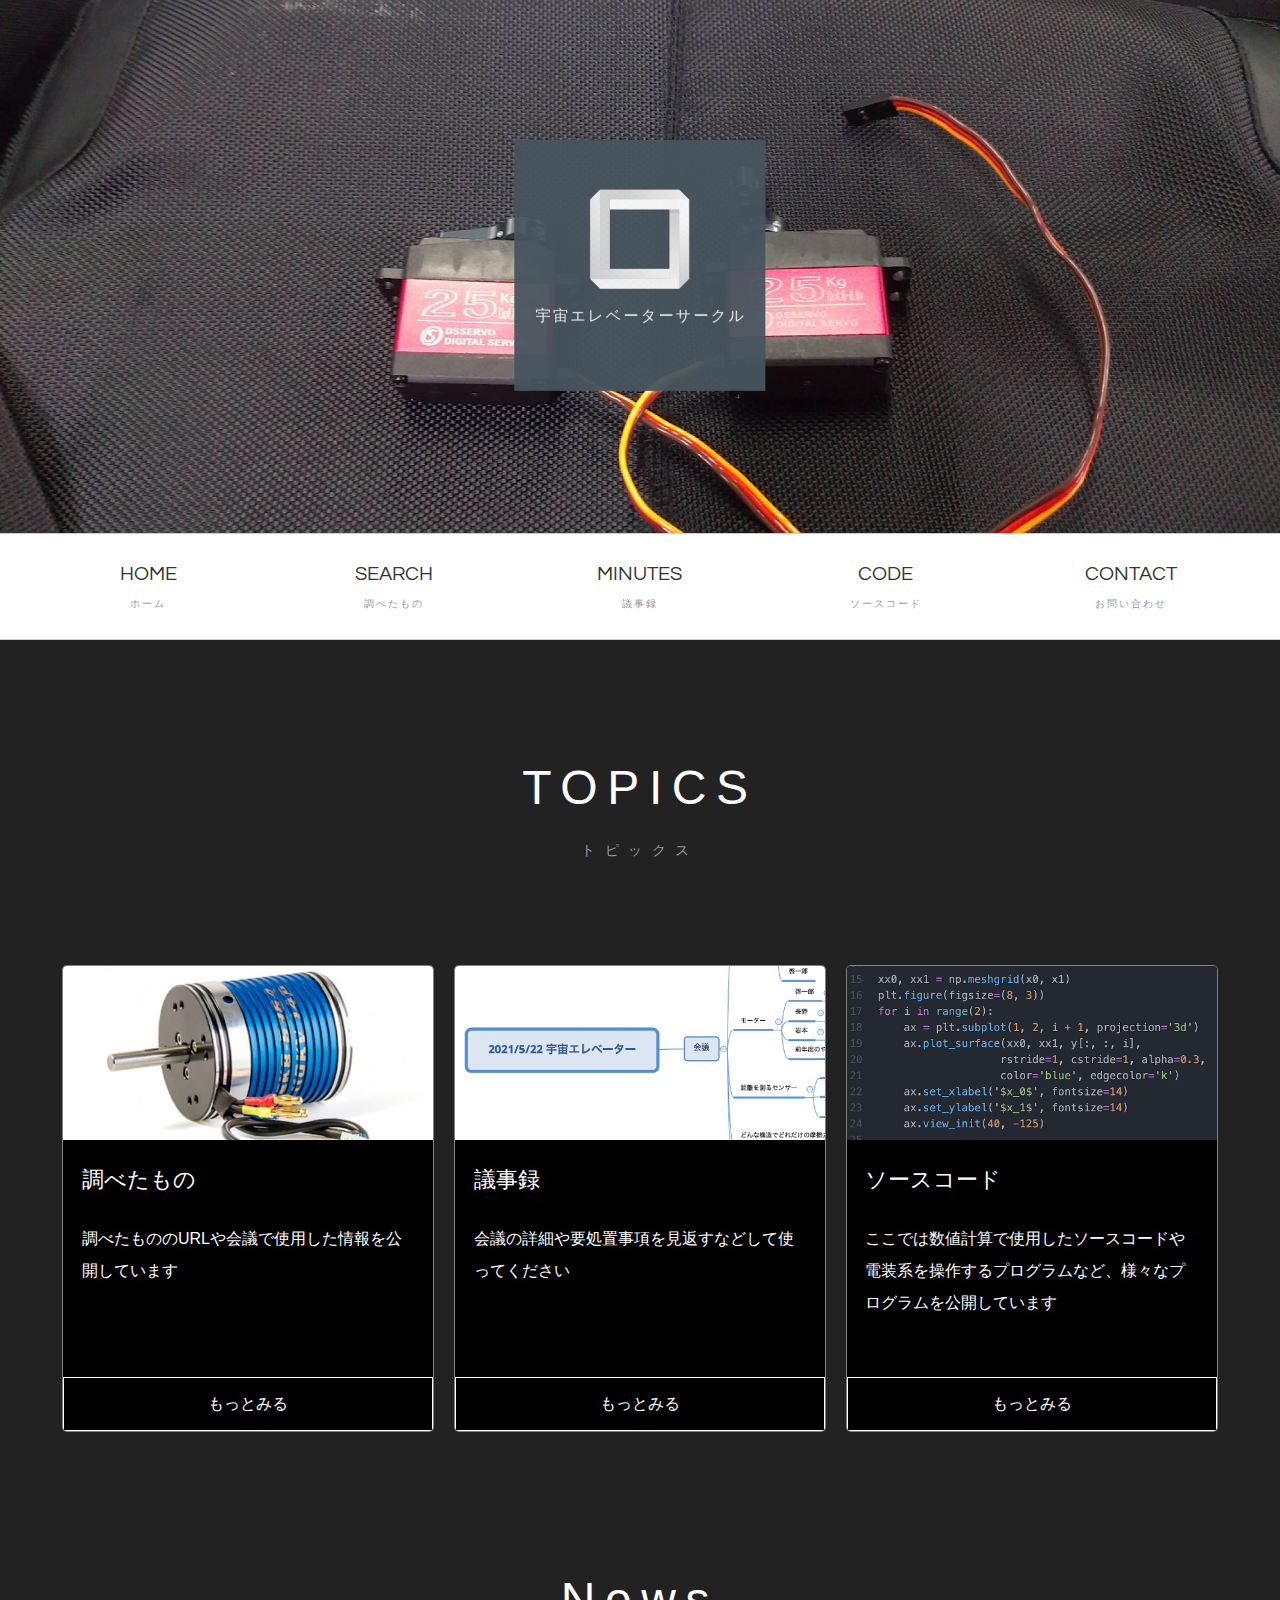
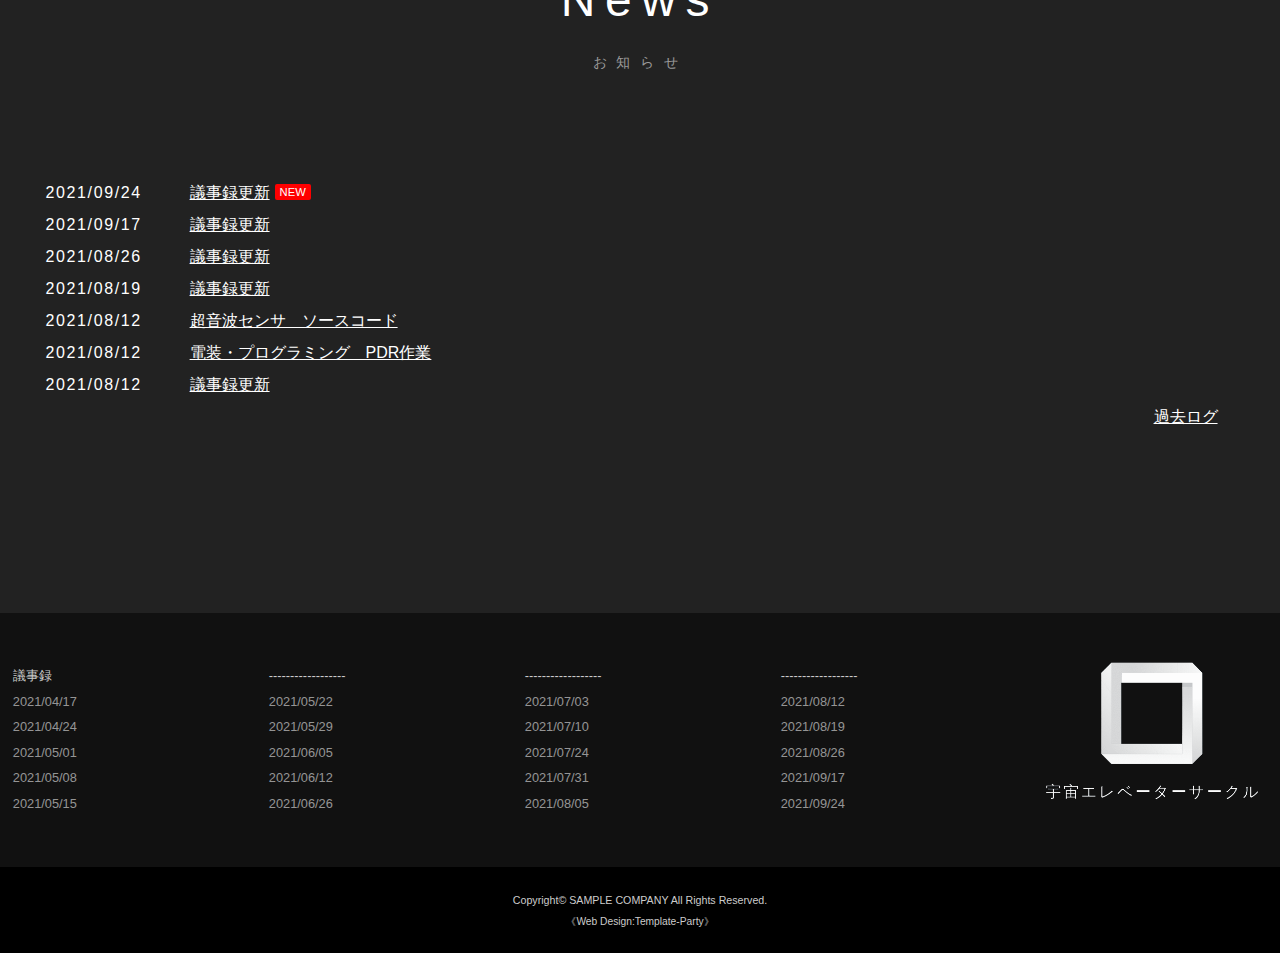
==== commit fe693370: "update" ====
--- a/index.html
+++ b/index.html
@@ -108,8 +108,10 @@
 					<!-- NEWタグ <span class="newicon">NEW</span> -->
 
 					<dl>
+						<dt>2021/09/24</dt>
+						<dd><a href="images/MINUTES/2021924.png">議事録更新</a><span class="newicon">NEW</span></dd>
 						<dt>2021/09/17</dt>
-						<dd><a href="images/MINUTES/2021917.png">議事録更新</a><span class="newicon">NEW</span></dd>
+						<dd><a href="images/MINUTES/2021917.png">議事録更新</a></dd>
 						<dt>2021/08/26</dt>
 						<dd><a href="images/MINUTES/2021826.png">議事録更新</a></dd>
 						<dt>2021/08/19</dt>
@@ -170,7 +172,7 @@
 					<li><a href="images/MINUTES/2021819.png">2021/08/19</a></li>
 					<li><a href="images/MINUTES/2021826.png">2021/08/26</a></li>
 					<li><a href="images/MINUTES/2021917.png">2021/09/17</a></li>
-					<li><a href="#">2021//</a></li>
+					<li><a href="images/MINUTES/2021924.png">2021/09/24</a></li>
 				</ul>
 			</div>
 
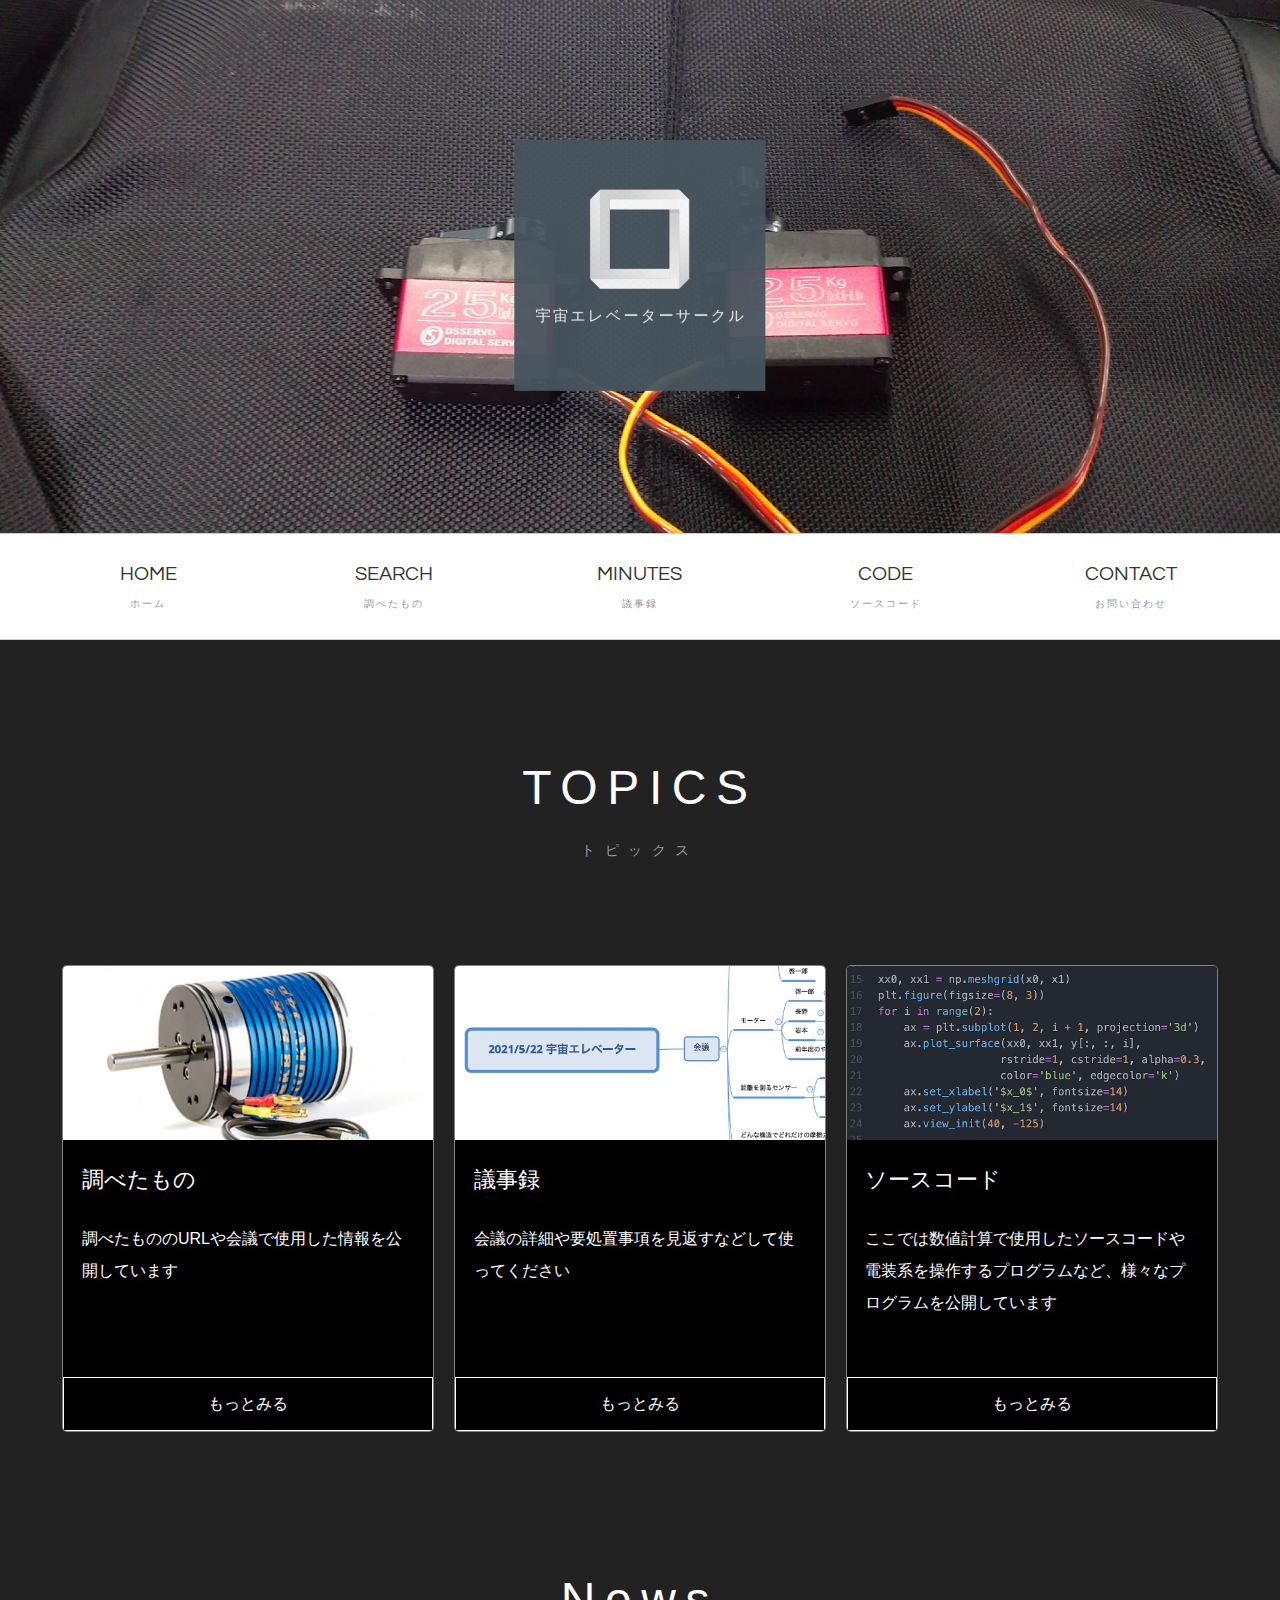
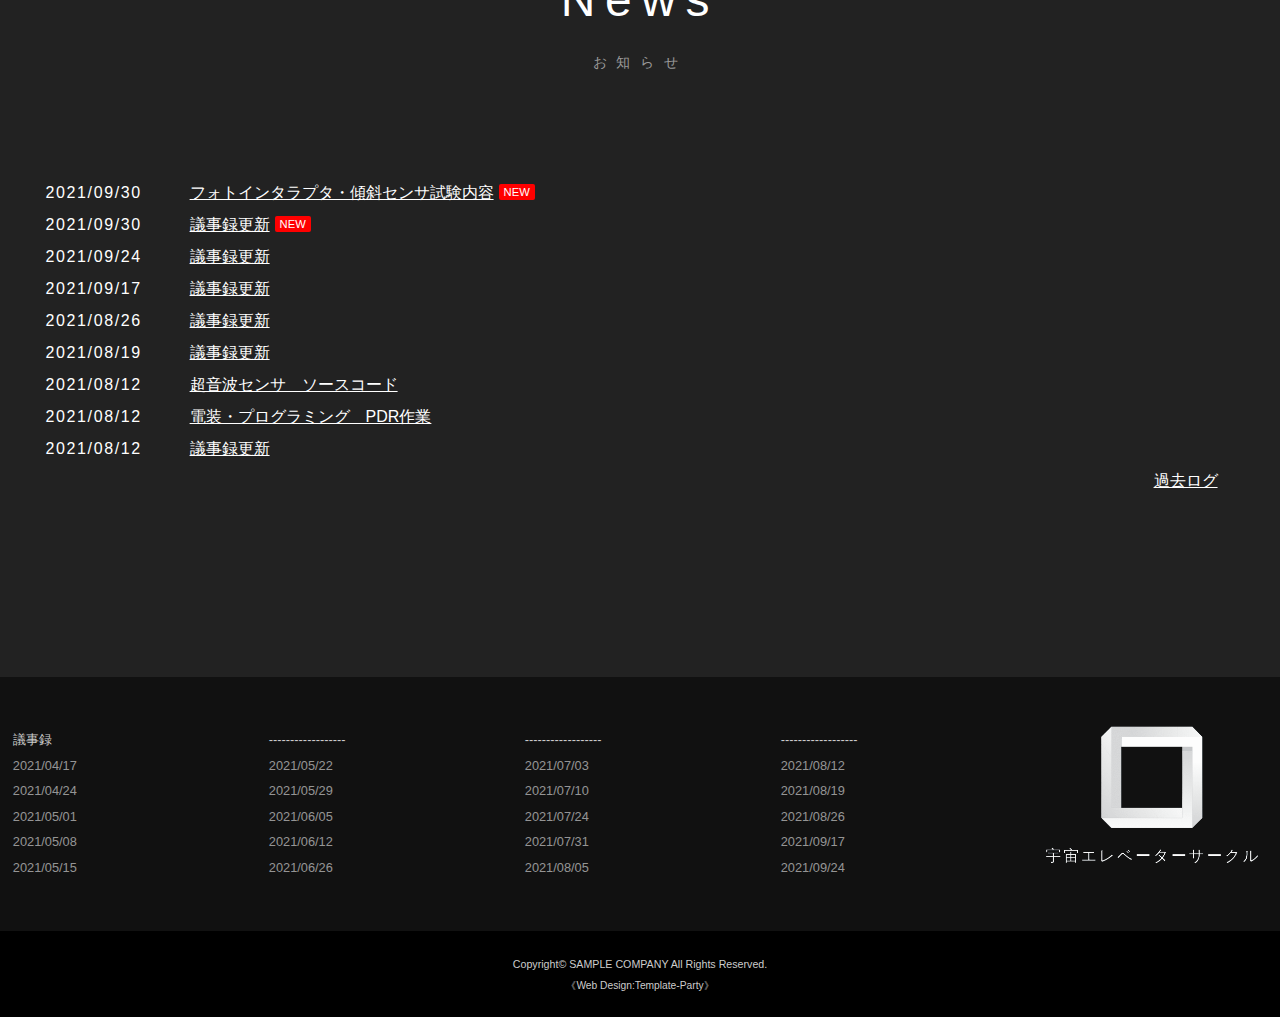
==== commit 39e6b698: "update" ====
--- a/index.html
+++ b/index.html
@@ -108,8 +108,12 @@
 					<!-- NEWタグ <span class="newicon">NEW</span> -->
 
 					<dl>
+						<dt>2021/09/30</dt>
+						<dd><a href="images/MINUTES/aaa.rtf">フォトインタラプタ・傾斜センサ試験内容</a><span class="newicon">NEW</span></dd>
+						<dt>2021/09/30</dt>
+						<dd><a href="images/MINUTES/2021930.png">議事録更新</a><span class="newicon">NEW</span></dd>
 						<dt>2021/09/24</dt>
-						<dd><a href="images/MINUTES/2021924.png">議事録更新</a><span class="newicon">NEW</span></dd>
+						<dd><a href="images/MINUTES/2021924.png">議事録更新</a></dd>
 						<dt>2021/09/17</dt>
 						<dd><a href="images/MINUTES/2021917.png">議事録更新</a></dd>
 						<dt>2021/08/26</dt>
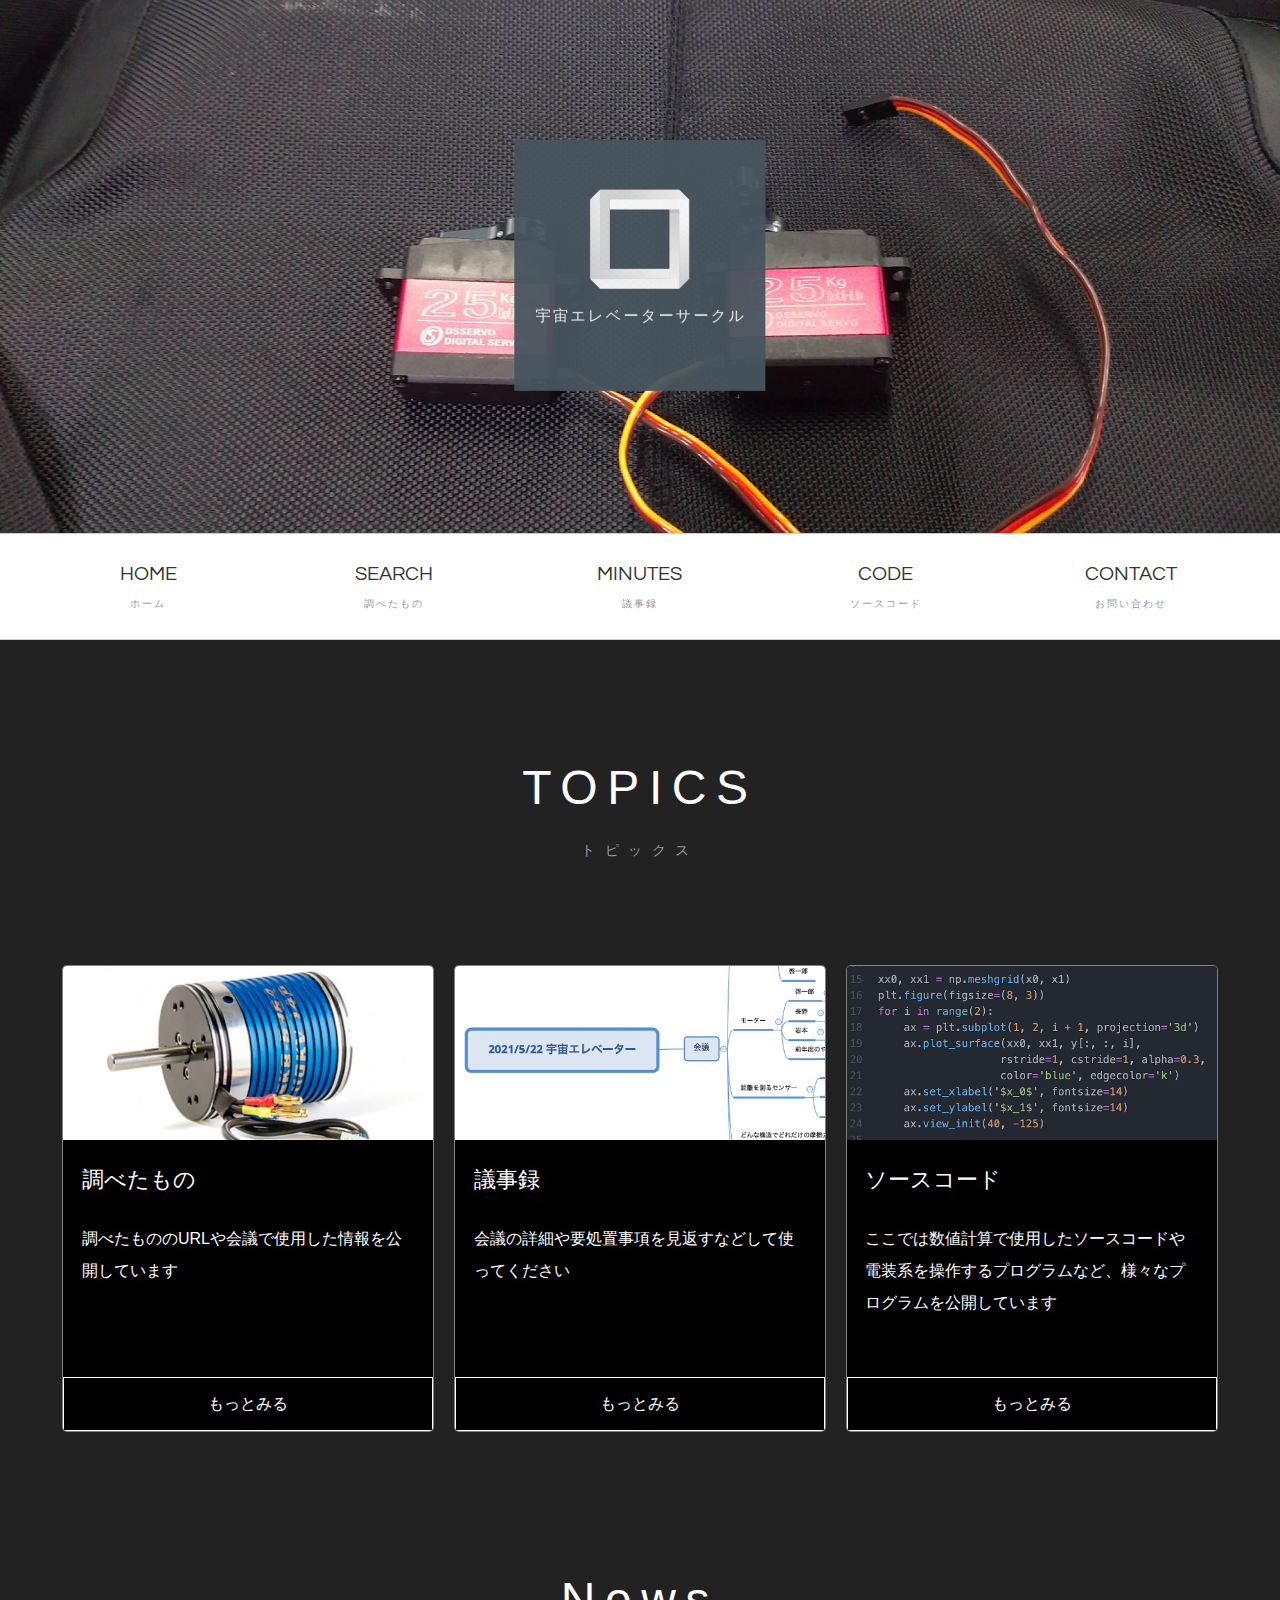
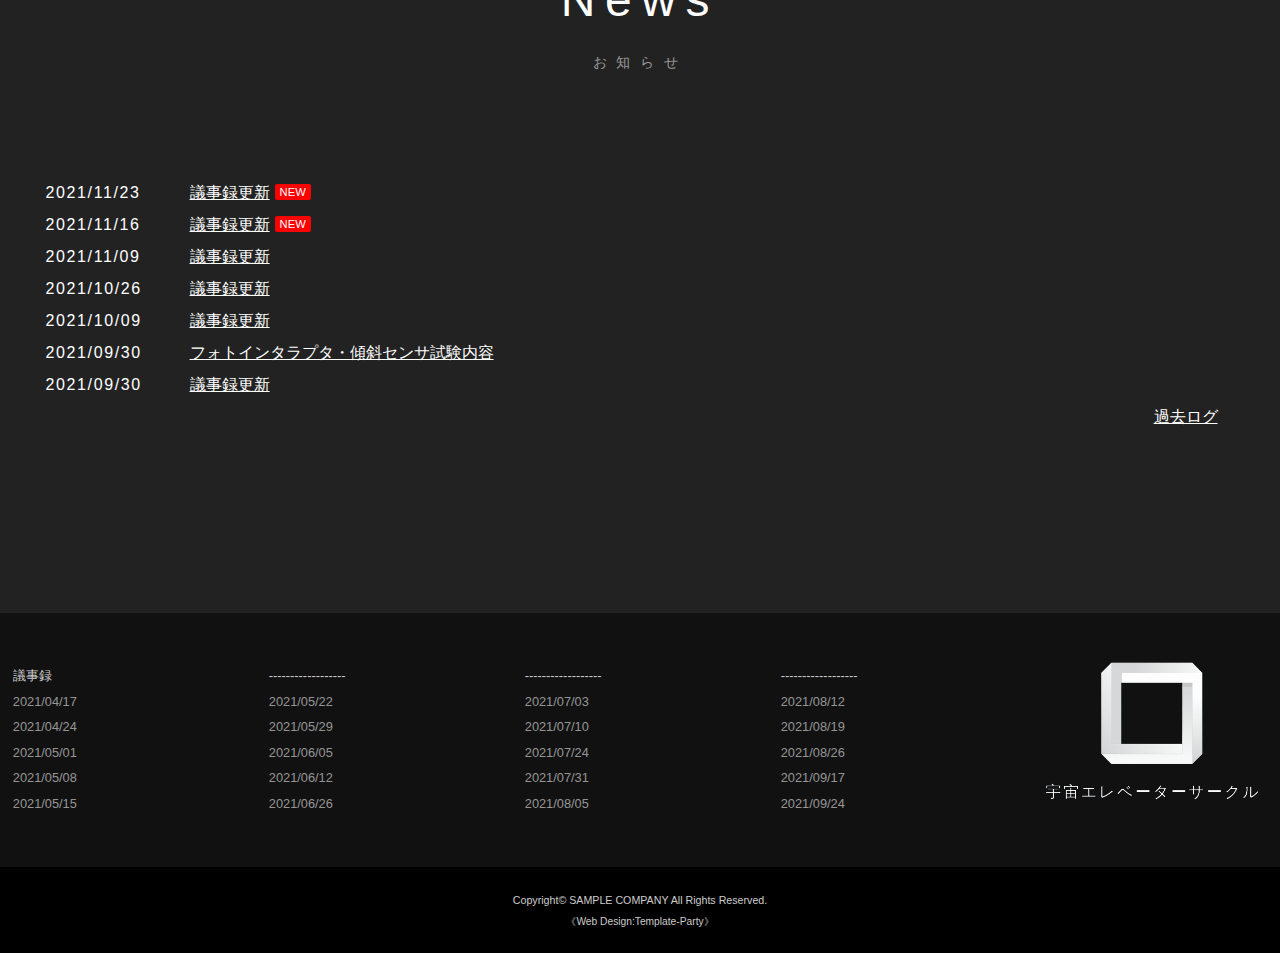
==== commit e94fe7a9: "update" ====
--- a/index.html
+++ b/index.html
@@ -108,24 +108,20 @@
 					<!-- NEWタグ <span class="newicon">NEW</span> -->
 
 					<dl>
+						<dt>2021/11/23</dt>
+						<dd><a href="images/MINUTES/20211123.png">議事録更新</a><span class="newicon">NEW</span></dd>
+						<dt>2021/11/16</dt>
+						<dd><a href="images/MINUTES/20211116.png">議事録更新</a><span class="newicon">NEW</span></dd>
+						<dt>2021/11/09</dt>
+						<dd><a href="images/MINUTES/20211109.png">議事録更新</a></dd>
+						<dt>2021/10/26</dt>
+						<dd><a href="images/MINUTES/20211026.png">議事録更新</a></dd>
+						<dt>2021/10/09</dt>
+						<dd><a href="images/MINUTES/20211009.png">議事録更新</a></dd>
 						<dt>2021/09/30</dt>
-						<dd><a href="images/MINUTES/aaa.rtf">フォトインタラプタ・傾斜センサ試験内容</a><span class="newicon">NEW</span></dd>
+						<dd><a href="images/MINUTES/aaa.rtf">フォトインタラプタ・傾斜センサ試験内容</a></dd>
 						<dt>2021/09/30</dt>
-						<dd><a href="images/MINUTES/2021930.png">議事録更新</a><span class="newicon">NEW</span></dd>
-						<dt>2021/09/24</dt>
-						<dd><a href="images/MINUTES/2021924.png">議事録更新</a></dd>
-						<dt>2021/09/17</dt>
-						<dd><a href="images/MINUTES/2021917.png">議事録更新</a></dd>
-						<dt>2021/08/26</dt>
-						<dd><a href="images/MINUTES/2021826.png">議事録更新</a></dd>
-						<dt>2021/08/19</dt>
-						<dd><a href="images/MINUTES/2021819.png">議事録更新</a></dd>
-						<dt>2021/08/12</dt>
-						<dd><a href="python/onpa.py">超音波センサ　ソースコード</a></dd>
-						<dt>2021/08/12</dt>
-						<dd><a href="images/MINUTES/WorkFlow.png">電装・プログラミング　PDR作業</a></dd>
-						<dt>2021/08/12</dt>
-						<dd><a href="images/MINUTES/2021812.png">議事録更新</a></dd>
+						<dd><a href="images/MINUTES/2021930.png">議事録更新</a></dd>
 					</dl>
 
 					<p class="r"><a href="news.html">過去ログ</a></p>
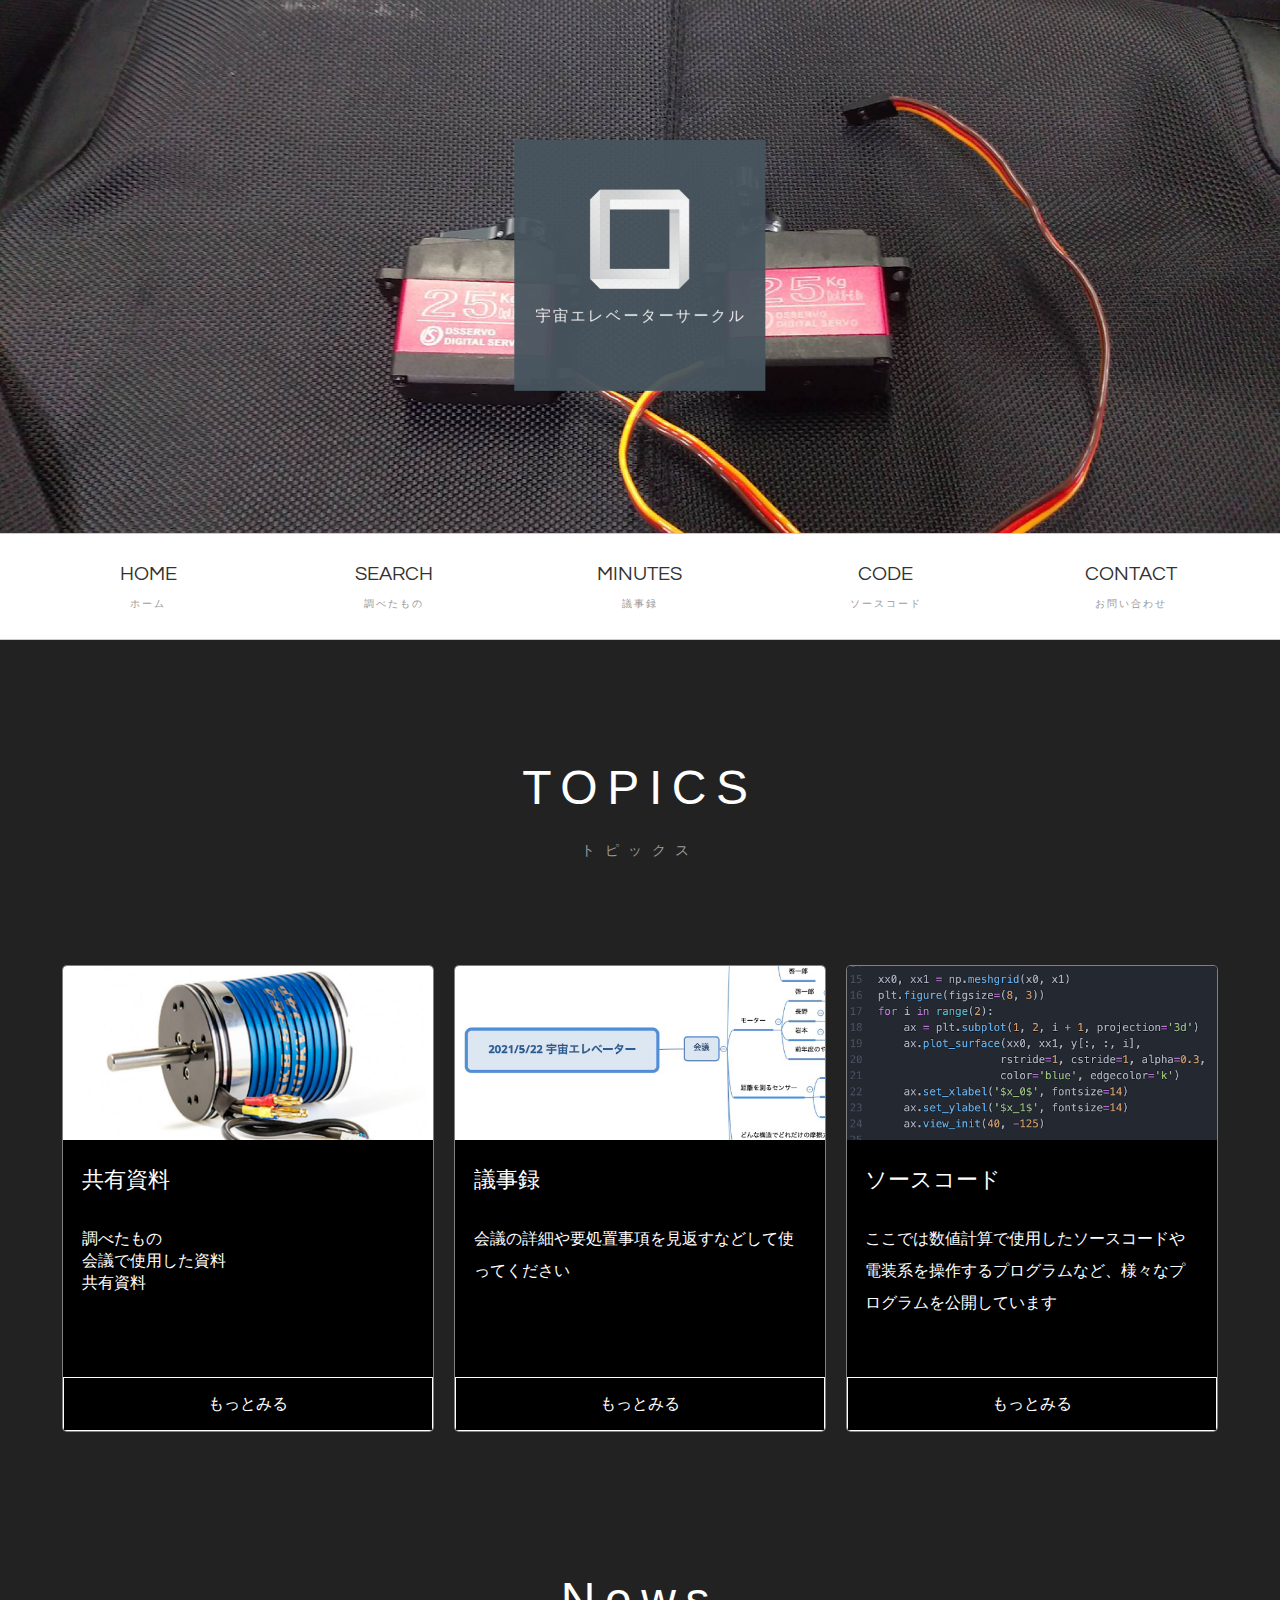
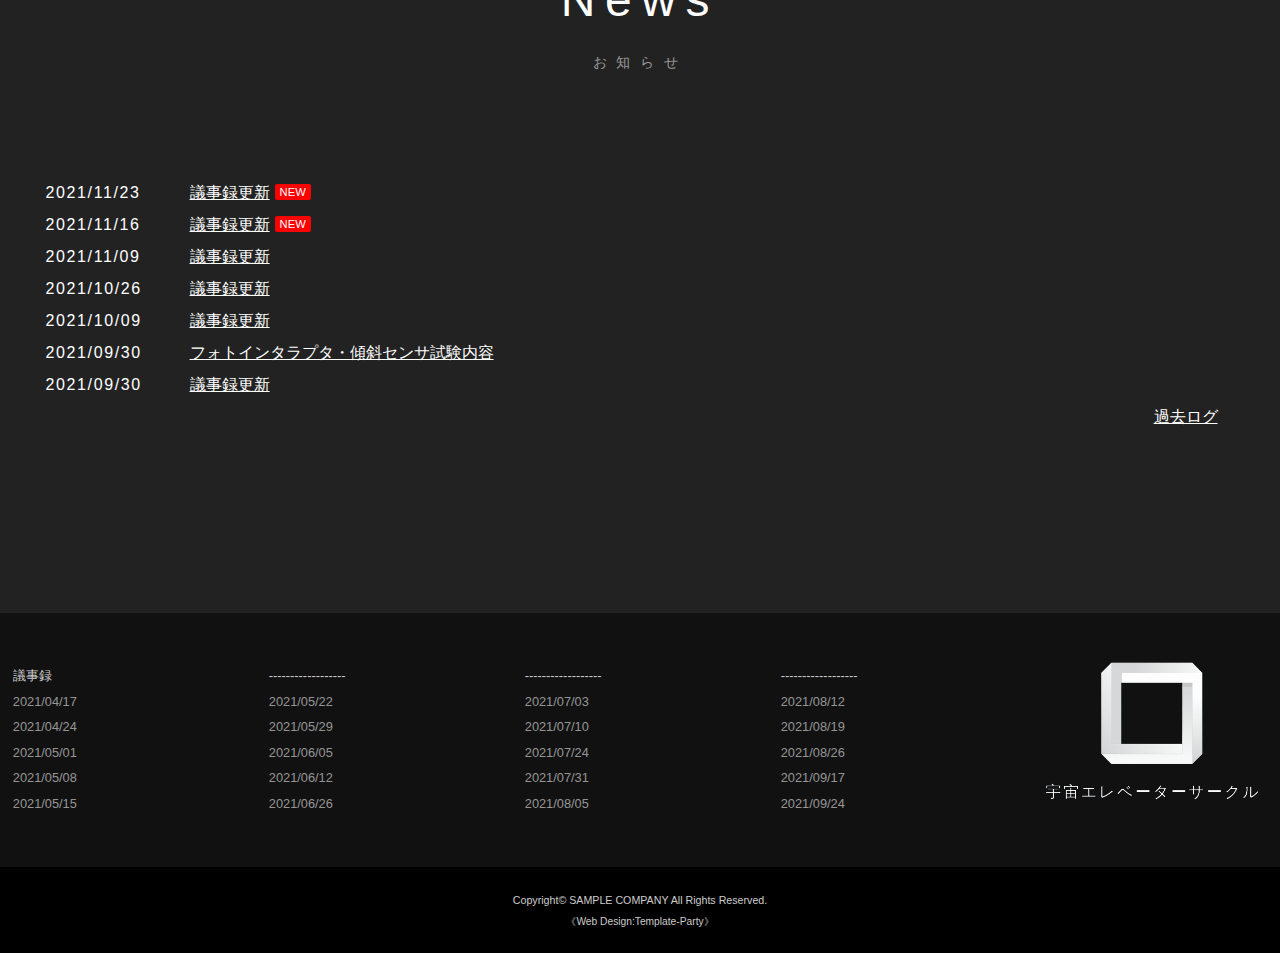
==== commit d38bd575: "Update index.html" ====
--- a/index.html
+++ b/index.html
@@ -71,8 +71,10 @@
 						<div class="list-column">
 							<figure><img src="images/IMG_7199.png" alt=""></figure>
 							<div class="text">
-								<h4>調べたもの</h4>
-								<p>調べたもののURLや会議で使用した情報を公開しています</p>
+								<h4>共有資料</h4>
+								<p>調べたもの</p>
+								<p>会議で使用した資料</p>
+								<p>共有資料</p>
 							</div>
 							<p class="btn1"><a href="about.html">もっとみる</a></p>
 						</div>
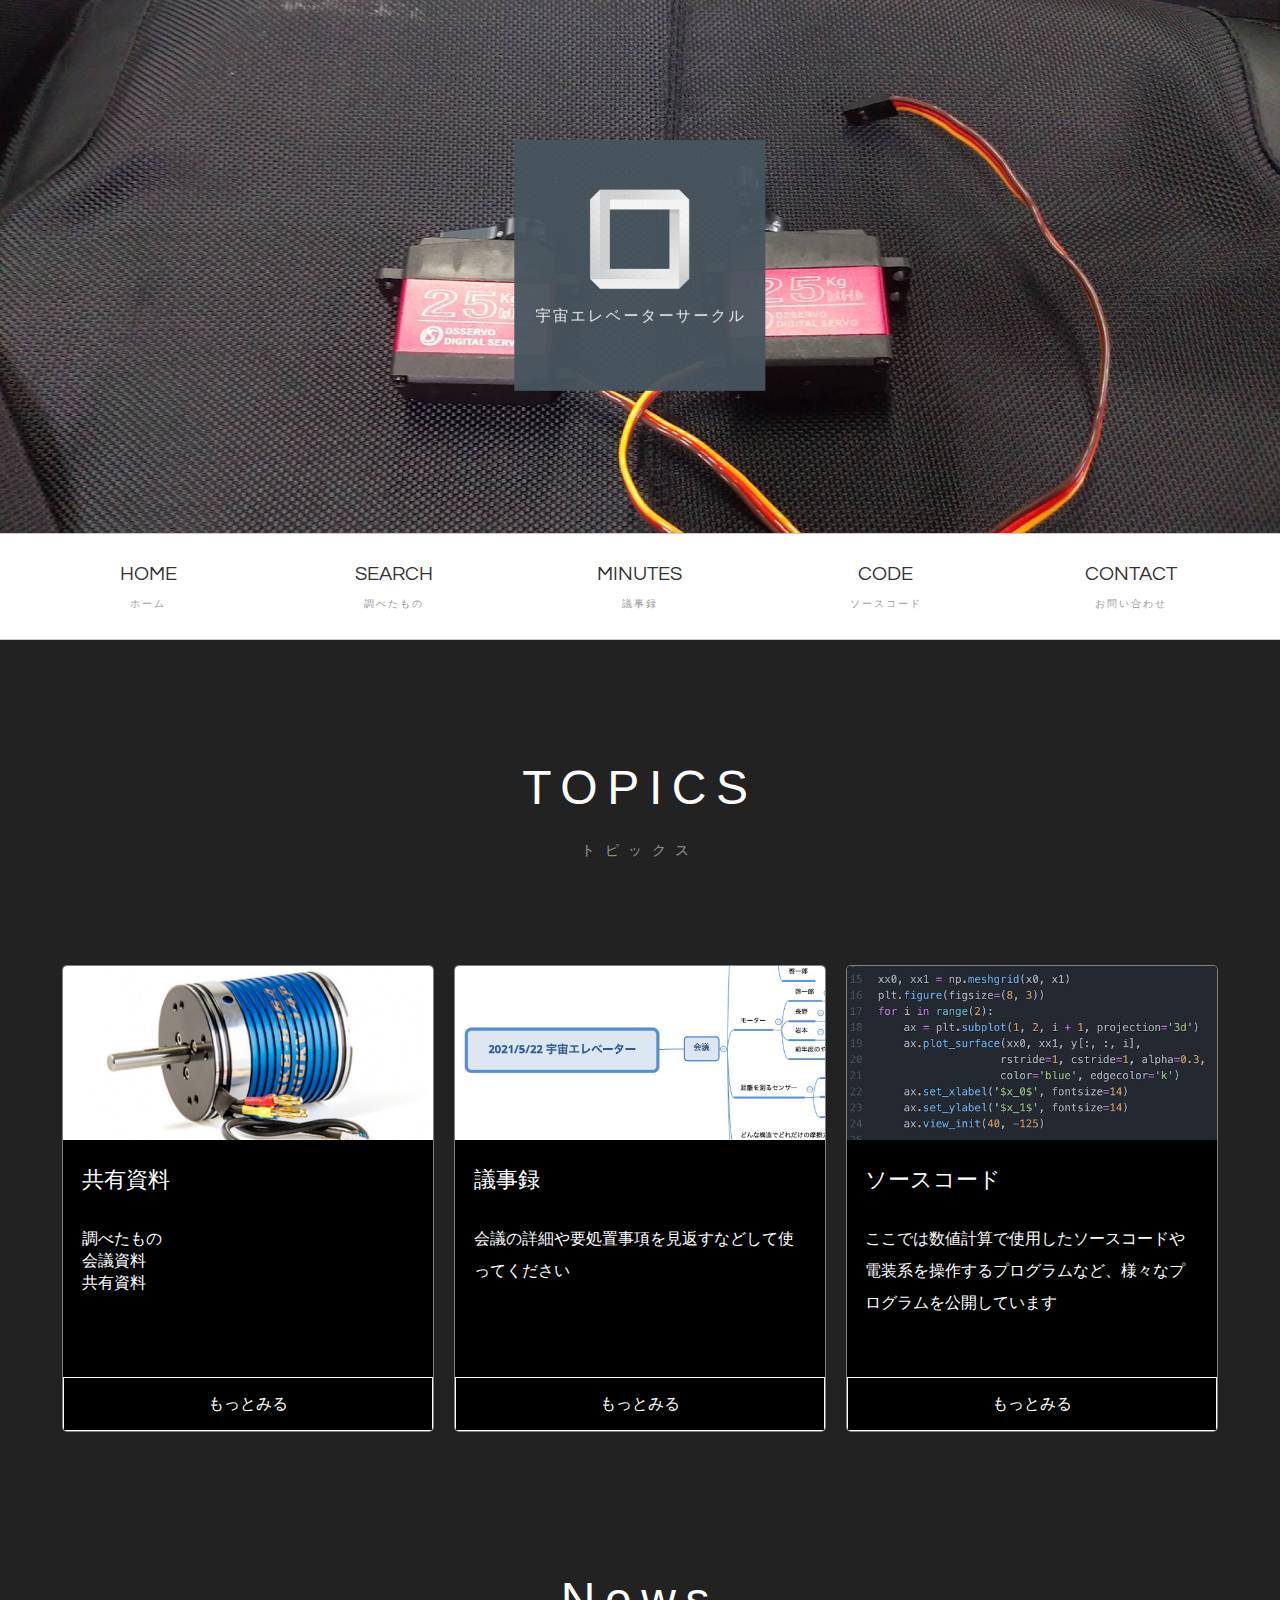
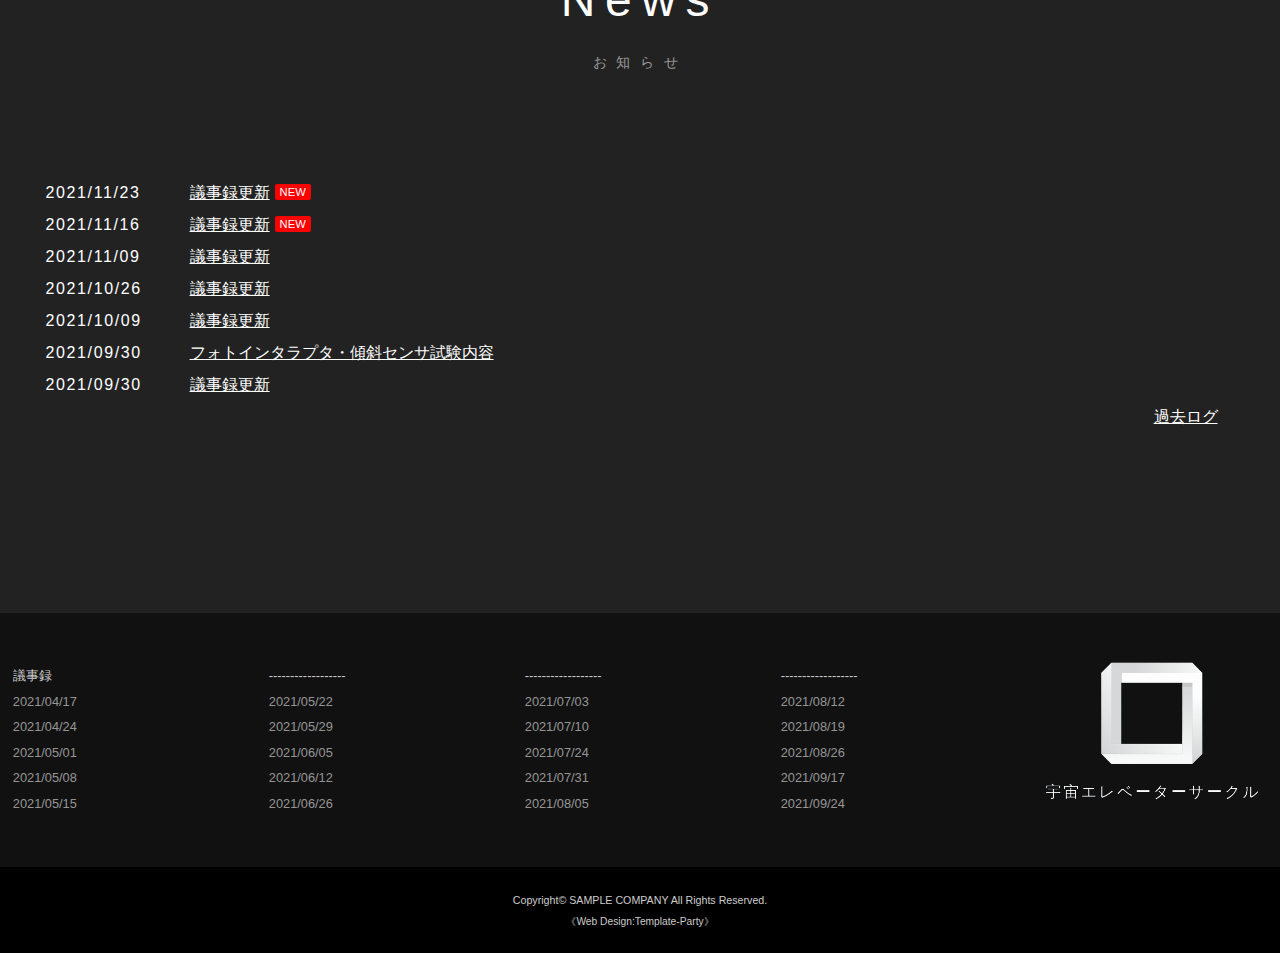
==== commit 670cb0c1: "Update index.html" ====
--- a/index.html
+++ b/index.html
@@ -73,7 +73,7 @@
 							<div class="text">
 								<h4>共有資料</h4>
 								<p>調べたもの</p>
-								<p>会議で使用した資料</p>
+								<p>会議資料</p>
 								<p>共有資料</p>
 							</div>
 							<p class="btn1"><a href="about.html">もっとみる</a></p>
